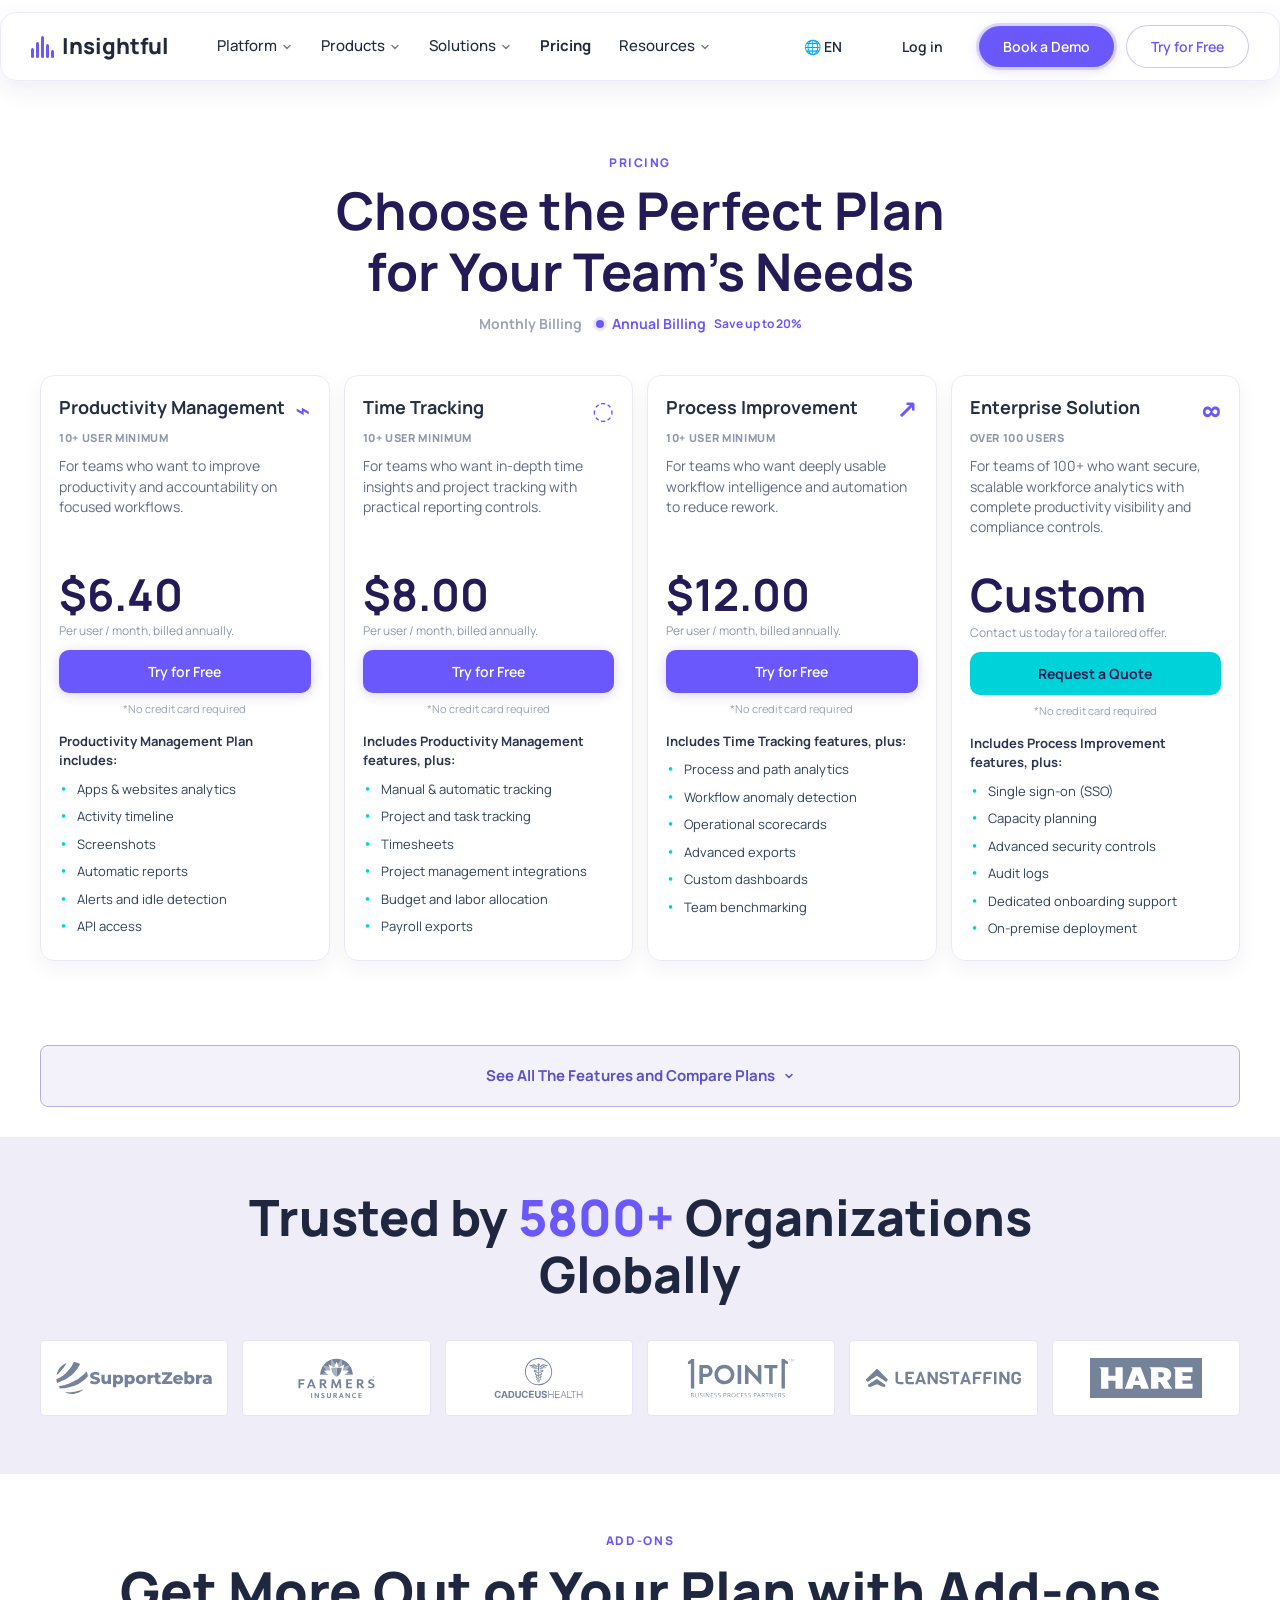
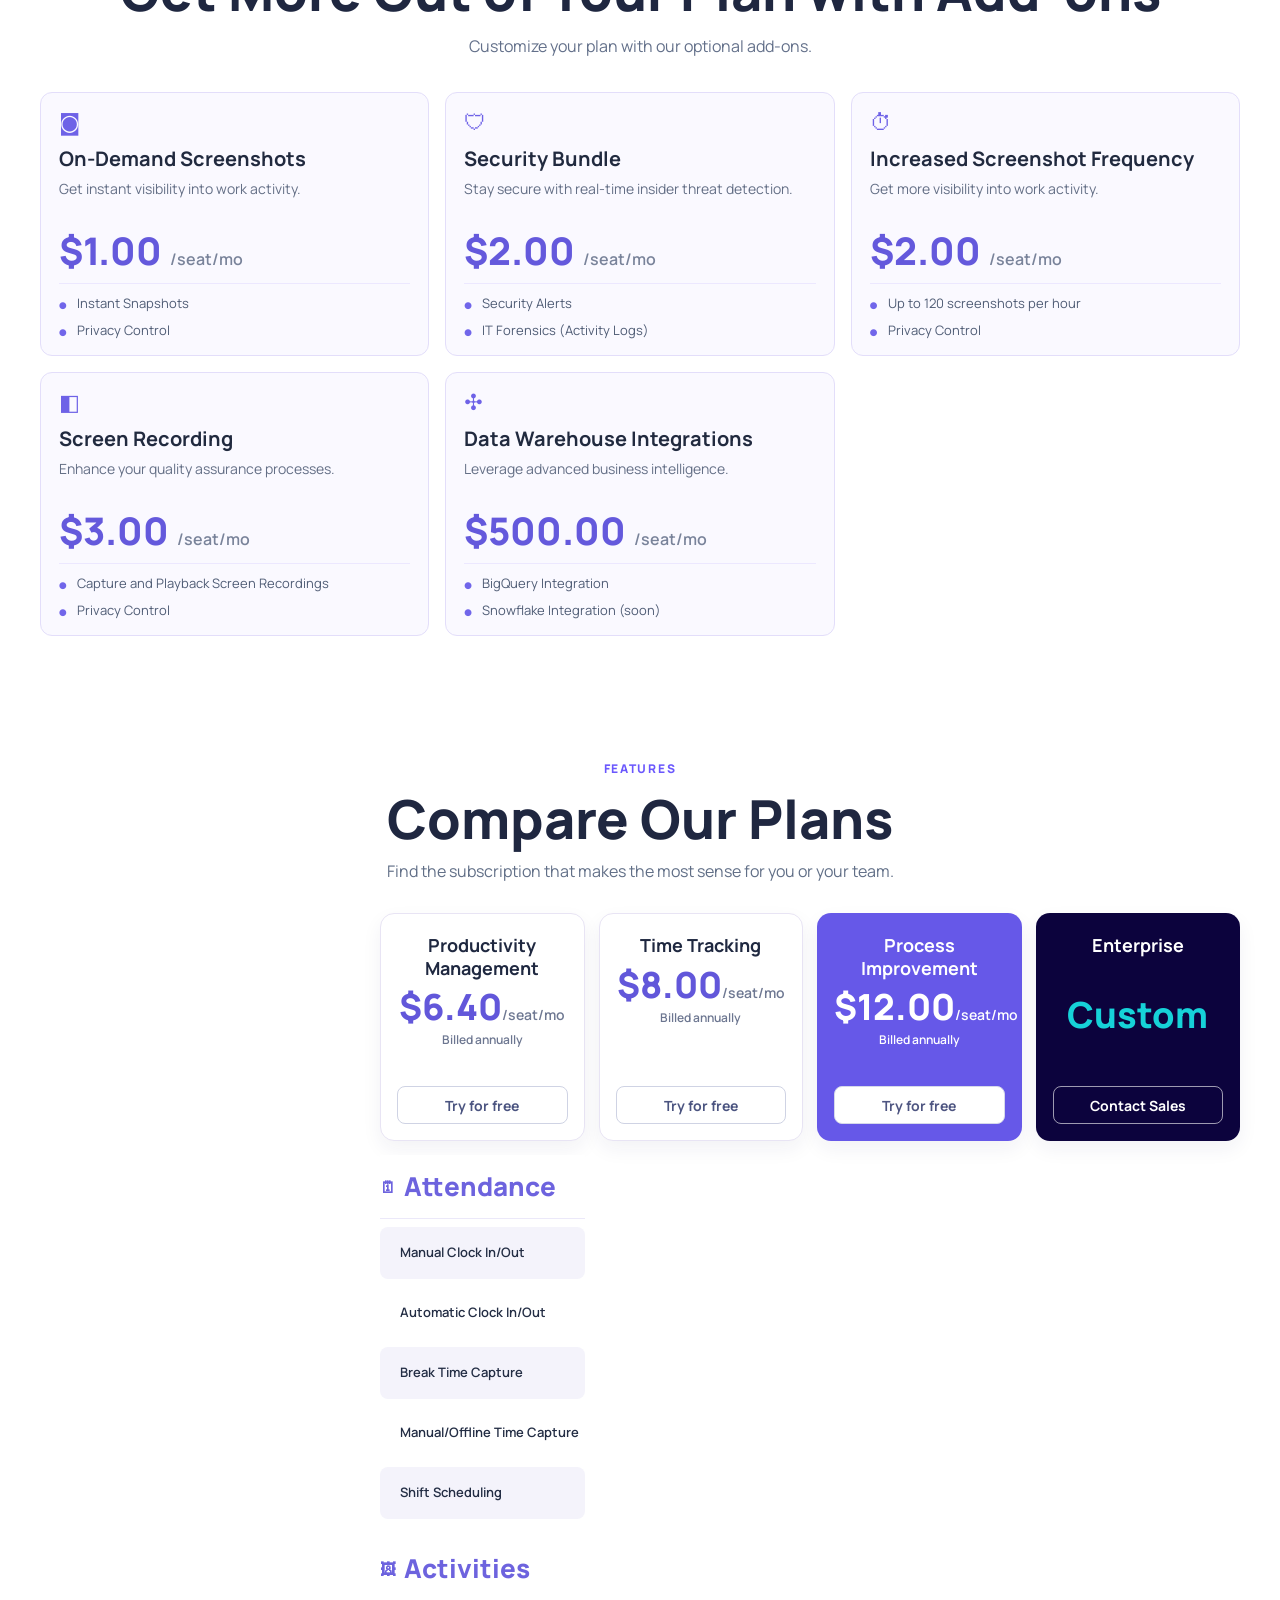
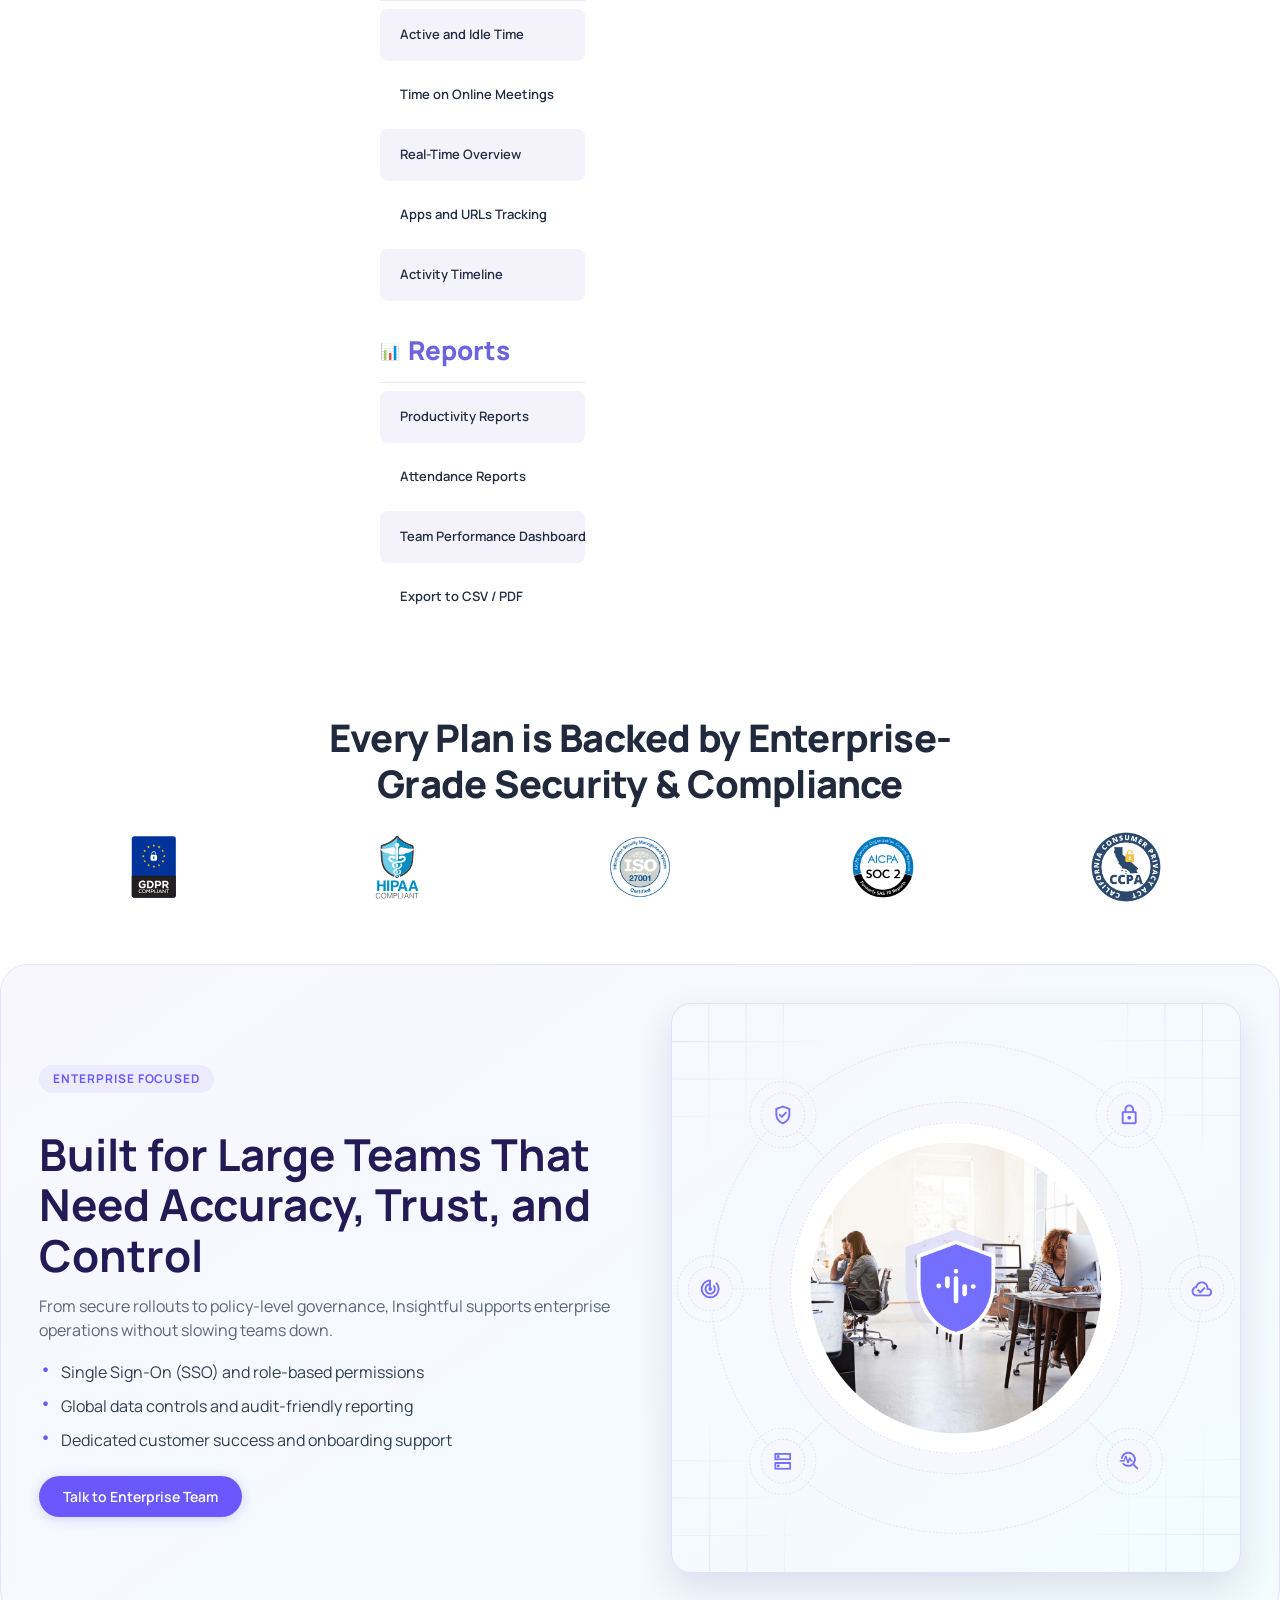
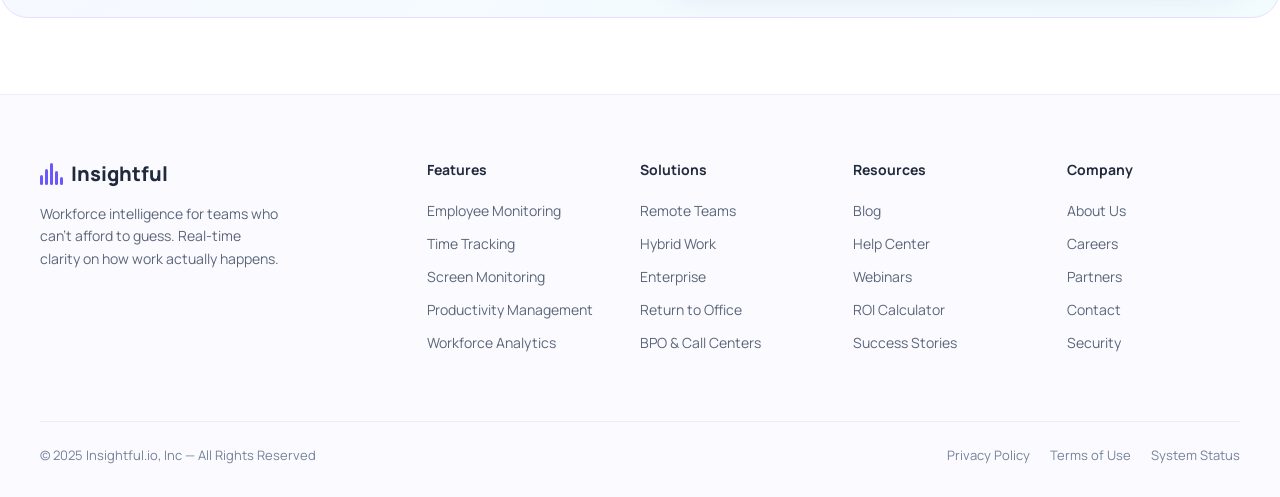
==== pricing.html @ bbf16c54 "Initial" ====
<!DOCTYPE html>
<html lang="en">
<head>
  <meta charset="UTF-8">
  <meta name="viewport" content="width=device-width, initial-scale=1.0">
  <title>Insightful | Pricing</title>
  <link href="https://fonts.googleapis.com/css2?family=Manrope:wght@400;500;600;700;800&display=swap" rel="stylesheet">
  <link rel="stylesheet" href="style.css">
</head>
<body class="pricing-page">

<!-- ═══ NAVBAR ═══ -->
<header class="navbar">
  <nav class="nav-inner">
    <a href="./index.html" class="logo">
      <div class="logo-icon">
        <span></span><span></span><span></span><span></span><span></span>
      </div>
      Insightful
    </a>
    <div class="nav-links">
      <a href="#">Platform <svg width="12" height="12" viewBox="0 0 12 12" fill="none"><path d="M3 4.5L6 7.5L9 4.5" stroke="currentColor" stroke-width="1.5" stroke-linecap="round" stroke-linejoin="round"/></svg></a>
      <a href="#">Products <svg width="12" height="12" viewBox="0 0 12 12" fill="none"><path d="M3 4.5L6 7.5L9 4.5" stroke="currentColor" stroke-width="1.5" stroke-linecap="round" stroke-linejoin="round"/></svg></a>
      <a href="#">Solutions <svg width="12" height="12" viewBox="0 0 12 12" fill="none"><path d="M3 4.5L6 7.5L9 4.5" stroke="currentColor" stroke-width="1.5" stroke-linecap="round" stroke-linejoin="round"/></svg></a>
      <a href="./pricing.html" class="is-active">Pricing</a>
      <a href="#">Resources <svg width="12" height="12" viewBox="0 0 12 12" fill="none"><path d="M3 4.5L6 7.5L9 4.5" stroke="currentColor" stroke-width="1.5" stroke-linecap="round" stroke-linejoin="round"/></svg></a>
    </div>
    <div class="nav-actions">
      <a href="#" class="btn btn-ghost">🌐 EN</a>
      <a href="#" class="btn btn-ghost">Log in</a>
      <a href="#" class="btn btn-purple">Book a Demo</a>
      <a href="#" class="btn btn-teal">Try for Free</a>
    </div>
  </nav>
</header>

<main>
  <section class="pricing-hero">
    <div class="container">
      <p class="pricing-kicker">Pricing</p>
      <h1>Choose the Perfect Plan for Your Team's Needs</h1>
      <div class="billing-toggle compact" role="group" aria-label="Billing period">
        <button class="billing-btn" type="button">Monthly Billing</button>
        <button class="billing-btn is-selected" type="button">Annual Billing <span>Save up to 20%</span></button>
      </div>
    </div>
  </section>

  <section class="pricing-plans">
    <div class="container">
      <div class="pricing-grid">
        <article class="plan-card">
          <div class="plan-head">
            <p class="plan-name">Productivity Management</p>
            <span class="plan-mini-icon">⌁</span>
          </div>
          <p class="plan-users">10+ USER MINIMUM</p>
          <p class="plan-desc">For teams who want to improve productivity and accountability on focused workflows.</p>
          <h2>$6.40</h2>
          <p class="plan-meta">Per user / month, billed annually.</p>
          <a href="#" class="btn btn-purple plan-btn">Try for Free</a>
          <p class="plan-note">*No credit card required</p>
          <p class="plan-includes">Productivity Management Plan includes:</p>
          <ul>
            <li>Apps & websites analytics</li>
            <li>Activity timeline</li>
            <li>Screenshots</li>
            <li>Automatic reports</li>
            <li>Alerts and idle detection</li>
            <li>API access</li>
          </ul>
        </article>

        <article class="plan-card">
          <div class="plan-head">
            <p class="plan-name">Time Tracking</p>
            <span class="plan-mini-icon">◌</span>
          </div>
          <p class="plan-users">10+ USER MINIMUM</p>
          <p class="plan-desc">For teams who want in-depth time insights and project tracking with practical reporting controls.</p>
          <h2>$8.00</h2>
          <p class="plan-meta">Per user / month, billed annually.</p>
          <a href="#" class="btn btn-purple plan-btn">Try for Free</a>
          <p class="plan-note">*No credit card required</p>
          <p class="plan-includes">Includes Productivity Management features, plus:</p>
          <ul>
            <li>Manual & automatic tracking</li>
            <li>Project and task tracking</li>
            <li>Timesheets</li>
            <li>Project management integrations</li>
            <li>Budget and labor allocation</li>
            <li>Payroll exports</li>
          </ul>
        </article>

        <article class="plan-card">
          <div class="plan-head">
            <p class="plan-name">Process Improvement</p>
            <span class="plan-mini-icon">↗</span>
          </div>
          <p class="plan-users">10+ USER MINIMUM</p>
          <p class="plan-desc">For teams who want deeply usable workflow intelligence and automation to reduce rework.</p>
          <h2>$12.00</h2>
          <p class="plan-meta">Per user / month, billed annually.</p>
          <a href="#" class="btn btn-purple plan-btn">Try for Free</a>
          <p class="plan-note">*No credit card required</p>
          <p class="plan-includes">Includes Time Tracking features, plus:</p>
          <ul>
            <li>Process and path analytics</li>
            <li>Workflow anomaly detection</li>
            <li>Operational scorecards</li>
            <li>Advanced exports</li>
            <li>Custom dashboards</li>
            <li>Team benchmarking</li>
          </ul>
        </article>

        <article class="plan-card enterprise-plan">
          <div class="plan-head">
            <p class="plan-name">Enterprise Solution</p>
            <span class="plan-mini-icon">∞</span>
          </div>
          <p class="plan-users">OVER 100 USERS</p>
          <p class="plan-desc">For teams of 100+ who want secure, scalable workforce analytics with complete productivity visibility and compliance controls.</p>
          <h2>Custom</h2>
          <p class="plan-meta">Contact us today for a tailored offer.</p>
          <a href="#" class="btn btn-teal plan-btn">Request a Quote</a>
          <p class="plan-note">*No credit card required</p>
          <p class="plan-includes">Includes Process Improvement features, plus:</p>
          <ul>
            <li>Single sign-on (SSO)</li>
            <li>Capacity planning</li>
            <li>Advanced security controls</li>
            <li>Audit logs</li>
            <li>Dedicated onboarding support</li>
            <li>On-premise deployment</li>
          </ul>
        </article>
      </div>
    </div>
  </section>

  <section class="compare-cta-bar">
    <div class="container">
      <a href="#" class="compare-cta-link">
        <span>See All The Features and Compare Plans</span>
        <svg class="compare-cta-arrow" width="12" height="12" viewBox="0 0 12 12" fill="none" aria-hidden="true">
          <path d="M3 4.5L6 7.5L9 4.5" stroke="currentColor" stroke-width="1.5" stroke-linecap="round" stroke-linejoin="round"></path>
        </svg>
      </a>
    </div>
  </section>

  <section class="logo-strip">
    <div class="container">
      <h2 class="logo-strip-title">Trusted by <span>5800+</span> Organizations Globally</h2>
      <div class="logo-strip-grid six">
        <div class="logo-tile"><img src="./images/6822ffd987b76987ec12130b_Group%207187.svg" alt="Hare"></div>
        <div class="logo-tile"><img src="./images/6822ffd9758002338acd919a_Group%206054.svg" alt="Farmers Insurance"></div>
        <div class="logo-tile"><img src="./images/6823000bfdf4fac7137b2857_Group%207179.svg" alt="Caduceus Health"></div>
        <div class="logo-tile"><img src="./images/6822ffd993c9660691750fb2_Layer_1.svg" alt="SupportZebra"></div>
        <div class="logo-tile"><img src="./images/6823000bbf2cca23eadeb5e1_5fd8eefdd28918919032a337_lean-staffing-logo%201.svg" alt="Lean Staffing"></div>
        <div class="logo-tile"><img src="./images/6823000b121a527a5a515b74_Layer_1.svg" alt="1Point"></div>
      </div>
    </div>
  </section>

  <section class="addons-section">
    <div class="container">
      <p class="addons-kicker">Add-ons</p>
      <h2 class="addons-title">Get More Out of Your Plan with Add-ons</h2>
      <p class="addons-subtitle">Customize your plan with our optional add-ons.</p>

      <div class="addons-grid">
        <article class="addon-card">
          <span class="addon-icon">◙</span>
          <h3>On-Demand Screenshots</h3>
          <p class="addon-desc">Get instant visibility into work activity.</p>
          <p class="addon-price">$1.00 <span>/seat/mo</span></p>
          <ul>
            <li>Instant Snapshots</li>
            <li>Privacy Control</li>
          </ul>
        </article>

        <article class="addon-card">
          <span class="addon-icon">🛡</span>
          <h3>Security Bundle</h3>
          <p class="addon-desc">Stay secure with real-time insider threat detection.</p>
          <p class="addon-price">$2.00 <span>/seat/mo</span></p>
          <ul>
            <li>Security Alerts</li>
            <li>IT Forensics (Activity Logs)</li>
          </ul>
        </article>

        <article class="addon-card">
          <span class="addon-icon">⏱</span>
          <h3>Increased Screenshot Frequency</h3>
          <p class="addon-desc">Get more visibility into work activity.</p>
          <p class="addon-price">$2.00 <span>/seat/mo</span></p>
          <ul>
            <li>Up to 120 screenshots per hour</li>
            <li>Privacy Control</li>
          </ul>
        </article>

        <article class="addon-card">
          <span class="addon-icon">◧</span>
          <h3>Screen Recording</h3>
          <p class="addon-desc">Enhance your quality assurance processes.</p>
          <p class="addon-price">$3.00 <span>/seat/mo</span></p>
          <ul>
            <li>Capture and Playback Screen Recordings</li>
            <li>Privacy Control</li>
          </ul>
        </article>

        <article class="addon-card">
          <span class="addon-icon">✣</span>
          <h3>Data Warehouse Integrations</h3>
          <p class="addon-desc">Leverage advanced business intelligence.</p>
          <p class="addon-price">$500.00 <span>/seat/mo</span></p>
          <ul>
            <li>BigQuery Integration</li>
            <li>Snowflake Integration (soon)</li>
          </ul>
        </article>
      </div>
    </div>
  </section>

  <section class="plans-highlight-section">
    <div class="container">
      <p class="plans-highlight-kicker">Features</p>
      <h2 class="plans-highlight-title">Compare Our Plans</h2>
      <p class="plans-highlight-subtitle">Find the subscription that makes the most sense for you or your team.</p>

      <div class="plans-highlight-grid">
        <article class="mini-plan-card">
          <h3>Productivity Management</h3>
          <p class="mini-plan-price">$6.40<span>/seat/mo</span></p>
          <p class="mini-plan-billed">Billed annually</p>
          <a href="#" class="mini-plan-btn">Try for free</a>
        </article>

        <article class="mini-plan-card">
          <h3>Time Tracking</h3>
          <p class="mini-plan-price">$8.00<span>/seat/mo</span></p>
          <p class="mini-plan-billed">Billed annually</p>
          <a href="#" class="mini-plan-btn">Try for free</a>
        </article>

        <article class="mini-plan-card featured-purple">
          <h3>Process Improvement</h3>
          <p class="mini-plan-price">$12.00<span>/seat/mo</span></p>
          <p class="mini-plan-billed">Billed annually</p>
          <a href="#" class="mini-plan-btn">Try for free</a>
        </article>

        <article class="mini-plan-card featured-dark">
          <h3>Enterprise</h3>
          <p class="mini-plan-custom">Custom</p>
          <a href="#" class="mini-plan-btn">Contact Sales</a>
        </article>
      <div class="feature-compare-wrap">
        <section class="feature-group">
          <h3 class="feature-group-title"><span class="feature-group-icon">🗓</span>Attendance</h3>
          <div class="feature-rows">
            <div class="cmp-row"><span>Manual Clock In/Out</span><span class="info-dot">i</span><span class="check-mark">✓</span><span class="check-mark">✓</span><span class="check-mark">✓</span><span class="check-mark">✓</span></div>
            <div class="cmp-row"><span>Automatic Clock In/Out</span><span class="info-dot">i</span><span class="check-mark">✓</span><span class="check-mark">✓</span><span class="check-mark">✓</span><span class="check-mark">✓</span></div>
            <div class="cmp-row"><span>Break Time Capture</span><span class="info-dot">i</span><span class="check-mark">✓</span><span class="check-mark">✓</span><span class="check-mark">✓</span><span class="check-mark">✓</span></div>
            <div class="cmp-row"><span>Manual/Offline Time Capture</span><span class="info-dot">i</span><span class="check-mark">✓</span><span class="check-mark">✓</span><span class="check-mark">✓</span><span class="check-mark">✓</span></div>
            <div class="cmp-row"><span>Shift Scheduling</span><span class="info-dot">i</span><span class="check-mark">✓</span><span class="check-mark">✓</span><span class="check-mark">✓</span><span class="check-mark">✓</span></div>
          </div>
        </section>

        <section class="feature-group">
          <h3 class="feature-group-title"><span class="feature-group-icon">🖼</span>Activities</h3>
          <div class="feature-rows">
            <div class="cmp-row"><span>Active and Idle Time</span><span class="info-dot">i</span><span class="check-mark">✓</span><span class="check-mark">✓</span><span class="check-mark">✓</span><span class="check-mark">✓</span></div>
            <div class="cmp-row"><span>Time on Online Meetings</span><span class="info-dot">i</span><span class="check-mark">✓</span><span class="check-mark">✓</span><span class="check-mark">✓</span><span class="check-mark">✓</span></div>
            <div class="cmp-row"><span>Real-Time Overview</span><span class="info-dot">i</span><span class="check-mark">✓</span><span class="check-mark">✓</span><span class="check-mark">✓</span><span class="check-mark">✓</span></div>
            <div class="cmp-row"><span>Apps and URLs Tracking</span><span class="info-dot">i</span><span class="check-mark">✓</span><span class="check-mark">✓</span><span class="check-mark">✓</span><span class="check-mark">✓</span></div>
            <div class="cmp-row"><span>Activity Timeline</span><span class="info-dot">i</span><span class="check-mark">✓</span><span class="check-mark">✓</span><span class="check-mark">✓</span><span class="check-mark">✓</span></div>
          </div>
        </section>

        <section class="feature-group">
          <h3 class="feature-group-title"><span class="feature-group-icon">📊</span>Reports</h3>
          <div class="feature-rows">
            <div class="cmp-row"><span>Productivity Reports</span><span class="info-dot">i</span><span class="check-mark">✓</span><span class="check-mark">✓</span><span class="check-mark">✓</span><span class="check-mark">✓</span></div>
            <div class="cmp-row"><span>Attendance Reports</span><span class="info-dot">i</span><span class="check-mark">✓</span><span class="check-mark">✓</span><span class="check-mark">✓</span><span class="check-mark">✓</span></div>
            <div class="cmp-row"><span>Team Performance Dashboards</span><span class="info-dot">i</span><span class="check-mark">✓</span><span class="check-mark">✓</span><span class="check-mark">✓</span><span class="check-mark">✓</span></div>
            <div class="cmp-row"><span>Export to CSV / PDF</span><span class="info-dot">i</span><span class="check-mark">✓</span><span class="check-mark">✓</span><span class="check-mark">✓</span><span class="check-mark">✓</span></div>
          </div>
        </section>
      </div>
    </div>
  </section>

  <section class="security-section">
    <div class="container">
      <div class="section-header compact">
        <h2>Every Plan is Backed by Enterprise-Grade Security &amp; Compliance</h2>
      </div>
      <div class="logo-strip-grid five compliance">
        <img src="./images/7.svg" alt="Security and compliance badge 1">
        <img src="./images/8.svg" alt="Security and compliance badge 2">
        <img src="./images/9.png" alt="Security and compliance badge 3">
        <img src="./images/10.png" alt="Security and compliance badge 4">
        <img src="./images/11.png" alt="Security and compliance badge 5">
      </div>
    </div>
  </section>

  <section class="enterprise-focused">
    <div class="container enterprise-wrap">
      <div class="enterprise-copy">
        <span class="badge badge-purple">Enterprise Focused</span>
        <h2>Built for Large Teams That Need Accuracy, Trust, and Control</h2>
        <p>From secure rollouts to policy-level governance, Insightful supports enterprise operations without slowing teams down.</p>
        <ul>
          <li>Single Sign-On (SSO) and role-based permissions</li>
          <li>Global data controls and audit-friendly reporting</li>
          <li>Dedicated customer success and onboarding support</li>
        </ul>
        <a href="#" class="btn btn-purple">Talk to Enterprise Team</a>
      </div>
      <div class="enterprise-visual">
        <img src="./images/12-bg.png" alt="Enterprise focused dashboard overview">
      </div>
    </div>
  </section>
</main>

<!-- ═══ FOOTER ═══ -->
<footer class="footer">
  <div class="container">
    <div class="footer-grid">
      <div class="footer-brand">
        <a href="./index.html" class="logo" style="font-size:20px;">
          <div class="logo-icon"><span></span><span></span><span></span><span></span><span></span></div>
          Insightful
        </a>
        <p>Workforce intelligence for teams who can't afford to guess. Real-time clarity on how work actually happens.</p>
      </div>
      <div class="footer-col">
        <h4>Features</h4>
        <a href="#">Employee Monitoring</a>
        <a href="#">Time Tracking</a>
        <a href="#">Screen Monitoring</a>
        <a href="#">Productivity Management</a>
        <a href="#">Workforce Analytics</a>
      </div>
      <div class="footer-col">
        <h4>Solutions</h4>
        <a href="#">Remote Teams</a>
        <a href="#">Hybrid Work</a>
        <a href="#">Enterprise</a>
        <a href="#">Return to Office</a>
        <a href="#">BPO & Call Centers</a>
      </div>
      <div class="footer-col">
        <h4>Resources</h4>
        <a href="#">Blog</a>
        <a href="#">Help Center</a>
        <a href="#">Webinars</a>
        <a href="#">ROI Calculator</a>
        <a href="#">Success Stories</a>
      </div>
      <div class="footer-col">
        <h4>Company</h4>
        <a href="#">About Us</a>
        <a href="#">Careers</a>
        <a href="#">Partners</a>
        <a href="#">Contact</a>
        <a href="#">Security</a>
      </div>
    </div>
    <div class="footer-bottom">
      <p>© 2025 Insightful.io, Inc — All Rights Reserved</p>
      <div class="footer-bottom-links">
        <a href="#">Privacy Policy</a>
        <a href="#">Terms of Use</a>
        <a href="#">System Status</a>
      </div>
    </div>
  </div>
</footer>

<script>
  (function () {
    const navbar = document.querySelector(".navbar");
    if (!navbar) return;
    const setNavbarState = () => {
      navbar.classList.toggle("scrolled", window.scrollY > 12);
    };
    setNavbarState();
    window.addEventListener("scroll", setNavbarState, { passive: true });
  })();
</script>

</body>
</html>
---- style.css ----
*, *::before, *::after { margin: 0; padding: 0; box-sizing: border-box; }

    :root {
      --purple: #6b58fd;
      --purple-dark: #5a48e4;
      --purple-light: #ececfe;
      --purple-bg: #f9f9ff;
      --navy: #231a56;
      --text-dark: #202a3c;
      --text-mid: #2e4156;
      --text-muted: #5b667b;
      --text-faint: #74829a;
      --teal: #00d2da;
      --teal-light: #e3f8ff;
      --border: #ececfe;
      --white: #ffffff;
    }

    body {
      font-family: 'Manrope', system-ui, sans-serif;
      background:
        radial-gradient(circle at 86% 22%, rgba(107, 88, 253, 0.08) 0%, rgba(107, 88, 253, 0) 30%),
        radial-gradient(circle at 12% 74%, rgba(0, 210, 218, 0.08) 0%, rgba(0, 210, 218, 0) 34%),
        linear-gradient(135deg, #ffffff 0%, #f6f5ff 52%, #edf9ff 100%);
      background-attachment: fixed;
      color: var(--text-dark);
      line-height: 1.5;
      font-size: 16px;
      position: relative;
      overflow-x: hidden;
    }

    body::before {
      content: "";
      position: fixed;
      inset: 0;
      pointer-events: none;
      background:
        radial-gradient(circle at 82% 38%, rgba(130, 111, 255, 0.11) 0%, rgba(130, 111, 255, 0) 40%),
        radial-gradient(circle at 20% 68%, rgba(0, 210, 218, 0.09) 0%, rgba(0, 210, 218, 0) 36%);
      z-index: -1;
    }

    .container {
      max-width: 1280px;
      margin: 0 auto;
      padding: 0 40px;
    }

    /* ───── NAVBAR ───── */
    .navbar {
      position: sticky;
      top: 0;
      z-index: 200;
      background: transparent;
      border-bottom: 1px solid transparent;
      transition: background 0.25s ease, border-color 0.25s ease;
      margin: 10px 0;
    }

    .nav-inner {
      max-width: 1280px;
      margin: 12px auto 0;
      padding: 12px 30px;
      display: flex;
      align-items: center;
      gap: 48px;
      background: rgba(255, 255, 255, 0.98);
      border: 1px solid #ece9ff;
      border-radius: 16px;
      box-shadow: 0 8px 24px rgba(35, 26, 86, 0.08);
      transition: margin 0.25s ease, padding 0.25s ease, border-radius 0.25s ease, box-shadow 0.25s ease, border-color 0.25s ease;
    }

    .navbar.scrolled {
      background: rgba(255,255,255,0.96);
      backdrop-filter: blur(10px);
      border-bottom-color: var(--border);
    }

    .navbar.scrolled .nav-inner {
      margin-top: 0;
      background: transparent;
      border-color: transparent;
      border-radius: 0;
      box-shadow: none;
      padding: 14px 40px;
    }

    /* Top state: keep original font/button appearance */
    .navbar:not(.scrolled) .nav-links a,
    .navbar:not(.scrolled) .btn-ghost {
      color: var(--text-dark);
    }

    .navbar:not(.scrolled) .btn-purple {
      background: var(--purple);
      color: #fff;
      box-shadow: 0 0 0 3px rgba(107, 88, 253, 0.2), 0 2px 12px rgba(107, 88, 253, 0.25);
    }

    .navbar:not(.scrolled) .btn-teal {
      background: #fff;
      color: var(--purple);
      border: 1.5px solid rgba(107, 88, 253, 0.35);
      font-weight: 600;
    }

    .navbar:not(.scrolled) .btn-teal:hover {
      background: var(--purple-light);
      filter: none;
    }

    .logo {
      font-size: 22px;
      font-weight: 800;
      color: var(--text-dark);
      text-decoration: none;
      display: flex;
      align-items: center;
      gap: 8px;
      white-space: nowrap;
    }

    .logo-icon {
      display: flex;
      align-items: flex-end;
      gap: 2px;
      height: 22px;
    }

    .logo-icon span {
      display: inline-block;
      width: 3px;
      border-radius: 2px;
      background: var(--purple);
    }

    .logo-icon span:nth-child(1) { height: 10px; }
    .logo-icon span:nth-child(2) { height: 16px; }
    .logo-icon span:nth-child(3) { height: 22px; }
    .logo-icon span:nth-child(4) { height: 14px; }
    .logo-icon span:nth-child(5) { height: 8px; }

    .nav-links {
      display: flex;
      align-items: center;
      gap: 28px;
      flex: 1;
    }

    .nav-links a {
      text-decoration: none;
      color: var(--text-mid);
      font-weight: 500;
      font-size: 15px;
      display: flex;
      align-items: center;
      gap: 4px;
    }

    .nav-links a svg { opacity: 0.6; }

    .nav-actions {
      display: flex;
      align-items: center;
      gap: 12px;
      margin-left: auto;
    }

    .btn {
      display: inline-flex;
      align-items: center;
      justify-content: center;
      gap: 6px;
      padding: 10px 24px;
      border-radius: 50px;
      font-weight: 600;
      font-size: 14px;
      text-decoration: none;
      border: none;
      cursor: pointer;
      transition: all 0.2s;
      white-space: nowrap;
    }

    .btn-ghost {
      background: transparent;
      color: var(--text-mid);
    }

    .btn-ghost:hover { color: var(--purple); }

    .btn-purple {
      background: var(--purple);
      color: white;
      box-shadow: 0 2px 12px rgba(107,88,253,0.25);
    }

    .btn-purple:hover { background: var(--purple-dark); transform: translateY(-1px); }

    .btn-teal {
      background: var(--teal);
      color: var(--navy);
      font-weight: 700;
    }

    .btn-teal:hover { filter: brightness(1.05); }

    .btn-outline {
      background: transparent;
      color: var(--purple);
      border: 1.5px solid var(--purple);
    }

    .btn-outline:hover { background: var(--purple-light); }

    .btn-outline-light {
      background: transparent;
      color: white;
      border: 1.5px solid rgba(255,255,255,0.5);
    }

    .btn-outline-light:hover { background: rgba(255,255,255,0.1); }

    .btn-lg { padding: 14px 32px; font-size: 16px; }

    /* ───── HERO ───── */
    .hero {
      background: transparent;
      padding: 80px 0 60px;
    }

    .hero-inner {
      display: grid;
      grid-template-columns: 1fr 1fr;
      gap: 60px;
      align-items: center;
    }

    .badge {
      display: inline-flex;
      align-items: center;
      gap: 6px;
      padding: 5px 14px;
      border-radius: 50px;
      font-size: 12px;
      font-weight: 700;
      letter-spacing: 0.08em;
      text-transform: uppercase;
      margin-bottom: 24px;
    }

    .badge-purple { background: var(--purple-light); color: var(--purple); }
    .badge-teal { background: var(--teal-light); color: #007a85; }

    .hero h1 {
      font-size: 54px;
      font-weight: 800;
      line-height: 1.15;
      letter-spacing: -0.03em;
      color: var(--text-dark);
      margin-bottom: 20px;
    }

    .hero h1 .accent { color: var(--purple); }

    .hero-desc {
      font-size: 18px;
      color: var(--text-mid);
      line-height: 1.6;
      margin-bottom: 32px;
      max-width: 520px;
    }

    .trust-row {
      display: flex;
      align-items: center;
      gap: 16px;
      flex-wrap: wrap;
      margin-top: 24px;
    }

    .trust-logos {
      display: flex;
      align-items: center;
      gap: -6px;
    }

    .trust-logo-circle {
      width: 28px;
      height: 28px;
      border-radius: 50%;
      border: 2px solid white;
      background: var(--purple-light);
      display: inline-flex;
      align-items: center;
      justify-content: center;
      font-size: 10px;
      font-weight: 700;
      color: var(--purple);
      margin-left: -6px;
    }

    .trust-logo-circle:first-child { margin-left: 0; }

    .trust-text-block { font-size: 13px; color: var(--text-muted); }
    .trust-text-block strong { color: var(--text-dark); }

    .hero-cta-row {
      display: flex;
      align-items: center;
      gap: 14px;
      flex-wrap: wrap;
      margin-bottom: 8px;
    }

    .hero-fine { font-size: 12px; color: var(--text-faint); margin-top: 8px; }

    .trust-sep { color: var(--border); }

    .trust-stats {
      display: flex;
      align-items: center;
      gap: 20px;
      font-size: 13px;
      color: var(--text-muted);
      flex-wrap: wrap;
    }

    .trust-stat strong { color: var(--text-dark); }

    .stars { color: #f59e0b; font-size: 14px; letter-spacing: 1px; }

    /* Hero visual image */
    .hero-visual {
      position: relative;
    }

    .hero-visual-image {
      width: 100%;
      display: block;
      border-radius: 0;
      box-shadow: none;
      border: none;
    }

    .dashboard-card {
      background: white;
      border-radius: 20px;
      box-shadow: 0 30px 60px -12px rgba(0,0,0,0.15), 0 0 0 1px rgba(0,0,0,0.04);
      overflow: hidden;
    }

    .dash-header {
      padding: 16px 20px;
      border-bottom: 1px solid #f0f0fe;
      display: flex;
      align-items: center;
      justify-content: space-between;
    }

    .dash-title { font-weight: 700; font-size: 15px; }

    .dash-tabs { display: flex; gap: 16px; }

    .dash-tab {
      font-size: 12px;
      color: var(--text-muted);
      display: flex;
      align-items: center;
      gap: 5px;
    }

    .dot {
      width: 8px; height: 8px;
      border-radius: 50%;
      display: inline-block;
    }

    .dot-blue { background: #4f8ef7; }
    .dot-red { background: #f44; }
    .dot-gray { background: #bbb; }
    .dot-orange { background: #ff9900; }
    .dot-teal { background: var(--teal); }

    .dash-body { padding: 16px 20px; }

    .dash-row-header {
      display: grid;
      grid-template-columns: 140px 1fr 80px;
      gap: 12px;
      margin-bottom: 12px;
      font-size: 12px;
      color: var(--text-muted);
      font-weight: 600;
    }

    .employee-row {
      display: grid;
      grid-template-columns: 140px 1fr 80px;
      gap: 12px;
      align-items: center;
      margin-bottom: 14px;
    }

    .emp-info { display: flex; align-items: center; gap: 10px; }

    .avatar {
      width: 34px; height: 34px;
      border-radius: 50%;
      display: flex; align-items: center; justify-content: center;
      font-size: 13px; font-weight: 700; color: white;
      flex-shrink: 0;
    }

    .emp-name { font-size: 13px; font-weight: 600; }

    .emp-util {
      font-size: 11px;
      font-weight: 700;
      margin-top: 2px;
    }

    .util-low { color: #f44; }
    .util-mid { color: #f59e0b; }
    .util-high { color: #22c55e; }

    .timeline-bar {
      position: relative;
      height: 18px;
      background: #f5f5fa;
      border-radius: 4px;
      overflow: hidden;
    }

    .tl-segment {
      position: absolute;
      height: 100%;
      border-radius: 3px;
    }

    .alert-chip {
      display: inline-flex;
      align-items: center;
      gap: 4px;
      padding: 3px 10px;
      border-radius: 20px;
      font-size: 11px;
      font-weight: 600;
      white-space: nowrap;
    }

    .chip-red { background: #fff0f0; color: #d00; border: 1px solid #ffd0d0; }
    .chip-yellow { background: #fffbeb; color: #b45309; border: 1px solid #fde68a; }
    .chip-green { background: #f0fdf4; color: #166534; border: 1px solid #bbf7d0; }

    /* Float card */
    .float-card {
      position: absolute;
      background: white;
      border-radius: 16px;
      padding: 16px;
      box-shadow: 0 20px 40px -8px rgba(0,0,0,0.12), 0 0 0 1px rgba(0,0,0,0.04);
    }

    .float-bottom-left {
      bottom: -32px;
      left: -20px;
      width: 230px;
    }

    .float-title { font-size: 12px; font-weight: 700; margin-bottom: 12px; color: var(--text-dark); }

    .radar-placeholder {
      width: 100%;
      height: 110px;
      position: relative;
    }

    .radar-svg { width: 100%; height: 100%; }

    /* ───── LOGO CLOUD ───── */
    .logo-cloud {
      padding: 40px 0;
      border-top: 1px solid var(--border);
      border-bottom: 1px solid var(--border);
      background: rgba(255, 255, 255, 0.42);
      backdrop-filter: blur(2px);
    }

    .logo-cloud-label {
      text-align: center;
      font-size: 13px;
      font-weight: 600;
      color: var(--text-muted);
      letter-spacing: 0.06em;
      text-transform: uppercase;
      margin-bottom: 28px;
    }

    .client-logos {
      display: flex;
      justify-content: center;
      align-items: center;
      gap: 48px;
      flex-wrap: wrap;
    }

    .client-logo {
      opacity: 0.72;
      font-size: 14px;
      font-weight: 700;
      color: var(--text-dark);
      letter-spacing: 0.04em;
      transition: opacity 0.2s ease, transform 0.2s ease;
      display: flex;
      align-items: center;
      gap: 6px;
    }

    .client-logo:hover { opacity: 1; transform: translateY(-1px); }

    .client-logo svg { height: 20px; }
    .client-logo img {
      height: 24px;
      width: auto;
      max-width: 160px;
      object-fit: contain;
      display: block;
    }

    /* ───── SECTIONS ───── */
    .section { padding: 80px 0; }
    .smartops-section { background: #fff; }
    .section-light {
      padding: 80px 0;
      background: rgba(255, 255, 255, 0.45);
      backdrop-filter: blur(2px);
    }

    .section-header {
      text-align: center;
      max-width: 680px;
      margin: 0 auto 56px;
    }

    .section-header h2 {
      font-size: 38px;
      font-weight: 800;
      letter-spacing: -0.02em;
      line-height: 1.2;
      margin-bottom: 16px;
    }

    .section-header p { font-size: 17px; color: var(--text-muted); line-height: 1.6; }
    .text-purple { color: var(--purple); }

    .compliance-strip-wrap {
      max-width: 2080px;
      margin: 0 auto 34px;
      position: relative;
      padding: 18px 0;
    }

    .compliance-strip-wrap::before {
      content: "";
      position: absolute;
      left: 0;
      right: 0;
      top: 50%;
      transform: translateY(-50%);
      height: 188px;
      border-radius: 20px;
      background: #eceaf6;
    }

    .compliance-strip {
      max-width: 820px;
      height: 248px;
      margin: 0 auto;
      background: #26195f;
      border-radius: 22px;
      padding: 44px 18px 16px;
      text-align: center;
      position: relative;
      z-index: 1;
      box-shadow: 0 10px 24px rgba(38, 25, 95, 0.2);
      display: flex;
      flex-direction: column;
      align-items: center;
    }

    .compliance-top-icons-pill {
      display: inline-flex;
      align-items: center;
      justify-content: center;
      background: rgba(255, 255, 255, 0.08);
      border-radius: 999px;
      padding: 4px 10px;
      margin-bottom: 21px;
    }

    .compliance-top-icons {
      display: block;
      height: 34px;
      width: auto;
      object-fit: contain;
    }

    .compliance-copy {
      color: #ffffff;
      font-size: 12px;
      font-weight: 500;
      line-height: 1.35;
      margin-bottom: 12px;
      opacity: 0.95;
    }

    .compliance-badges {
      display: flex;
      justify-content: center;
      align-items: center;
      gap: 12px;
      flex-wrap: wrap;
      margin-top: 21px;
      padding-bottom: 2px;
    }

    .compliance-badge-item {
      width: 52px;
      height: 52px;
      border-radius: 10px;
      background: #ffffff;
      border: 1px solid rgba(255, 255, 255, 0.55);
      display: flex;
      align-items: center;
      justify-content: center;
      overflow: hidden;
      padding: 2px;
    }

    .compliance-badge-item img {
      width: 100%;
      height: 100%;
      object-fit: contain;
      display: block;
    }

    .process-image-wrap {
      max-width: 980px;
      margin: 0 auto 46px;
      padding: 14px;
      backdrop-filter: blur(1px);
    }

    .process-image {
      width: 100%;
      height: auto;
      max-height: 320px;
      display: block;
      border-radius: 20px;
      object-fit: contain;
      object-position: center;
    }

    /* ───── AUDIENCE GRID ───── */
    .audience-grid {
      display: flex;
      flex-wrap: wrap;
      justify-content: center;
      gap: 12px;
      margin-bottom: 40px;
    }

    .audience-card {
      background: #ffffff;
      border-radius: 10px;
      padding: 10px 16px;
      border: 1px solid #e9edf5;
      box-shadow: 0 2px 8px rgba(15, 23, 42, 0.04);
      display: flex;
      align-items: center;
      gap: 8px;
      transition: box-shadow 0.2s, transform 0.2s;
    }

    .audience-card:hover { box-shadow: 0 8px 20px rgba(107, 88, 253, 0.09); transform: translateY(-1px); }

    .audience-emoji {
      font-size: 11px;
      margin: 0;
      display: inline-flex;
      align-items: center;
      justify-content: center;
      width: 14px;
      height: 14px;
      border-radius: 50%;
      background: rgba(71, 230, 255, 0.847);
      color: #f4f5f7;
      line-height: 1;
      flex-shrink: 0;
    }

    .audience-card h4 {
      font-size: 13px;
      font-weight: 700;
      margin: 0;
      color: var(--text-dark);
      display: inline;
      white-space: nowrap;
    }

    .audience-card h4::after { content: ":"; margin-left: 2px; }

    .audience-card p {
      font-size: 13px;
      color: var(--text-mid);
      line-height: 1.35;
      margin: 0;
      display: inline;
    }

    /* ───── FEATURE ROW ───── */
    .feature-row {
      display: grid;
      grid-template-columns: 1fr 1fr;
      gap: 64px;
      align-items: center;
      margin-bottom: 80px;
    }

    .feature-row:last-child { margin-bottom: 0; }
    .feature-row.reverse { direction: rtl; }
    .feature-row.reverse > * { direction: ltr; }

    .feature-content .badge { margin-bottom: 16px; }
    .feature-content h2 { font-size: 34px; font-weight: 800; letter-spacing: -0.02em; line-height: 1.2; margin-bottom: 16px; }
    .feature-content p { font-size: 16px; color: var(--text-muted); line-height: 1.65; margin-bottom: 20px; }

    .check-list { list-style: none; display: flex; flex-direction: column; gap: 10px; margin-bottom: 28px; }
    .check-list li { display: flex; align-items: flex-start; gap: 10px; font-size: 15px; color: var(--text-mid); }

    .check-icon {
      width: 20px; height: 20px;
      border-radius: 50%;
      background: #e8f5e9;
      display: inline-flex;
      align-items: center;
      justify-content: center;
      flex-shrink: 0;
      margin-top: 1px;
      color: #22c55e;
      font-size: 11px;
    }

    .feature-img {
      background: linear-gradient(135deg, #f0f0ff 0%, #e8f4ff 100%);
      border-radius: 24px;
      overflow: hidden;
      aspect-ratio: 5/4;
      display: flex;
      align-items: center;
      justify-content: center;
      border: 1px solid var(--border);
    }
    .feature-shot {
      width: 100%;
      height: 100%;
      object-fit: cover;
      display: block;
    }

    .feature-img.smartops-visual {
      background: transparent;
      border: none;
      box-shadow: none;
      padding: 0;
    }

    .feature-img.smartops-visual .feature-shot {
      object-fit: contain;
      border-radius: 16px;
      background: rgba(255, 255, 255, 0.9);
      box-shadow: 0 14px 36px -24px rgba(79, 70, 229, 0.55);
    }

    /* Mini dashboard mockups */
    .mini-dash {
      width: 90%;
      background: white;
      border-radius: 16px;
      padding: 20px;
      box-shadow: 0 20px 40px -8px rgba(0,0,0,0.1);
    }

    .mini-dash-title { font-size: 13px; font-weight: 700; margin-bottom: 16px; color: var(--text-dark); }

    .bar-row {
      display: flex;
      align-items: center;
      gap: 10px;
      margin-bottom: 10px;
    }

    .bar-label { font-size: 12px; color: var(--text-muted); width: 70px; text-align: right; flex-shrink: 0; }

    .bar-track { flex: 1; height: 10px; background: #f0f0fa; border-radius: 5px; overflow: hidden; }

    .bar-fill { height: 100%; border-radius: 5px; background: var(--purple); }

    .bar-pct { font-size: 12px; font-weight: 700; color: var(--text-dark); width: 35px; }

    .metric-row { display: flex; gap: 12px; margin-top: 16px; }

    .metric-box {
      flex: 1;
      background: var(--purple-light);
      border-radius: 12px;
      padding: 12px;
      text-align: center;
    }

    .metric-box .num { font-size: 22px; font-weight: 800; color: var(--purple); }
    .metric-box .lbl { font-size: 11px; color: var(--text-muted); margin-top: 2px; }

    /* ───── STATS / FLIP CARDS ───── */
    .stats-grid {
      display: grid;
      grid-template-columns: repeat(3, minmax(0, 1fr));
      gap: 24px;
      perspective: 1200px;
    }

    .stat-card {
      position: relative;
      height: 350px;
      border-radius: 24px;
      transform-style: preserve-3d;
      transition: transform 0.7s ease;
      cursor: pointer;
    }

    .stat-card:hover,
    .stat-card:focus-within {
      transform: rotateY(180deg);
    }

    .card-face {
      position: absolute;
      inset: 0;
      border-radius: 24px;
      border: 1px solid var(--border);
      background: white;
      box-shadow: 0 20px 40px -12px rgba(0,0,0,0.05);
      backface-visibility: hidden;
      -webkit-backface-visibility: hidden;
      padding: 24px;
      display: flex;
      flex-direction: column;
      justify-content: space-between;
      overflow: hidden;
    }

    .card-back {
      transform: rotateY(180deg);
      justify-content: flex-start;
      gap: 12px;
    }

    .card-front { z-index: 2; }
    .card-back { z-index: 1; }

    .card-top {
      display: flex;
      justify-content: space-between;
      align-items: center;
      margin-bottom: 12px;
      color: #f59e0b;
      font-size: 15px;
      letter-spacing: 1.5px;
    }

    .card-quote {
      font-size: 40px;
      color: #e7e2ff;
      font-weight: 700;
      line-height: 1;
    }

    .card-media {
      width: 100%;
      height: 126px;
      object-fit: cover;
      border-radius: 12px;
      margin-bottom: 14px;
      border: 1px solid #f0ecff;
    }

    .stat-card h4 {
      font-size: 17px;
      line-height: 1.35;
      font-weight: 800;
      color: var(--purple);
      letter-spacing: -0.03em;
      margin: 0;
    }

    .stat-card p {
      font-size: 14px;
      color: var(--text-mid);
      line-height: 1.6;
      margin: 0;
    }

    .card-title {
      color: var(--purple);
      font-size: 17px;
      line-height: 1.35;
      font-weight: 800;
      letter-spacing: -0.02em;
      min-height: 48px;
    }

    .stats-cta {
      display: block;
      margin-top: 32px;
      text-align: center;
      text-decoration: none;
      color: var(--purple);
      font-size: 13px;
      font-weight: 700;
    }

    .stats-cta:hover {
      text-decoration: underline;
    }

    .card-back-text {
      font-size: 15px;
      color: #4b5563;
      line-height: 1.55;
      margin-top: 2px;
    }

    .card-back-text a {
      color: var(--purple);
      text-decoration: underline;
    }

    /* ───── TESTIMONIALS ───── */
    .testimonial-grid {
      display: grid;
      grid-template-columns: 1fr 1fr;
      gap: 24px;
    }

    .testimonial-card {
      background: white;
      border-radius: 28px;
      padding: 36px;
      border: 1px solid var(--border);
      box-shadow: 0 8px 24px rgba(0,0,0,0.04);
    }

    .result-badge { font-size: 40px; font-weight: 800; color: var(--purple); }

    .result-label { font-size: 18px; font-weight: 600; color: var(--text-dark); }

    .testimonial-card .stars { display: block; margin: 12px 0; }

    .testimonial-card blockquote { font-size: 17px; color: var(--text-mid); line-height: 1.6; margin-bottom: 16px; }

    .testimonial-card cite { font-size: 14px; font-weight: 700; color: var(--text-dark); font-style: normal; }

    /* ───── INTEGRATIONS ───── */
    .integrations-row {
      display: flex;
      justify-content: center;
      gap: 16px;
      flex-wrap: wrap;
      margin: 48px 0;
    }

    .integration-chip {
      background: white;
      border: 1px solid var(--border);
      border-radius: 16px;
      padding: 18px 24px;
      font-size: 14px;
      font-weight: 700;
      color: var(--text-mid);
      display: flex;
      align-items: center;
      gap: 10px;
      transition: box-shadow 0.2s, transform 0.2s;
      min-width: 110px;
      justify-content: center;
    }

    .integration-chip:hover { box-shadow: 0 8px 20px rgba(0,0,0,0.08); transform: translateY(-2px); }

    .integration-chip .icon {
      width: 32px; height: 32px;
      border-radius: 8px;
      display: flex; align-items: center; justify-content: center;
      font-size: 18px;
    }

    /* ───── AWARDS ───── */
    .awards-row {
      display: flex;
      justify-content: center;
      gap: 20px;
      flex-wrap: wrap;
      margin: 40px 0;
    }

    .award-badge {
      background: white;
      border: 1px solid var(--border);
      border-radius: 16px;
      padding: 16px 20px;
      text-align: center;
      min-width: 110px;
    }

    .award-badge .award-icon { font-size: 28px; margin-bottom: 6px; }
    .award-badge .award-name { font-size: 11px; font-weight: 700; color: var(--purple); }
    .award-badge .award-sub { font-size: 10px; color: var(--text-muted); margin-top: 2px; }

    /* ───── FORBES ROW ───── */
    .two-col {
      display: grid;
      grid-template-columns: 1fr 1fr;
      gap: 64px;
      align-items: center;
    }

    .visual-blob {
      background: linear-gradient(135deg, #ececfe 0%, #e0f8ff 100%);
      border-radius: 24px;
      aspect-ratio: 5/4;
      display: flex;
      align-items: center;
      justify-content: center;
      font-size: 80px;
      border: 1px solid var(--border);
    }

    .forbes-card {
      background: #2b1f69;
      border-radius: 30px;
      padding: 64px 56px;
      box-shadow: 0 20px 45px rgba(28, 18, 70, 0.22);
      border: 1px solid rgba(159, 144, 255, 0.18);
    }

    .forbes-card .two-col {
      gap: 52px;
      grid-template-columns: 280px 1fr;
      align-items: center;
    }

    .forbes-visual {
      position: relative;
      border-radius: 24px;
      overflow: hidden;
      background: transparent;
      min-height: 240px;
      box-shadow: none;
    }

    .forbes-visual img {
      width: 100%;
      height: 100%;
      display: block;
      object-fit: contain;
      border-radius: 24px;
      opacity: 1;
      filter: none;
    }

    .forbes-content .badge {
      background: rgba(120, 108, 255, 0.22);
      color: #d6d1ff;
      margin-bottom: 14px;
    }

    .forbes-content h2 {
      color: #ffffff;
      font-size: 48px;
      font-weight: 800;
      letter-spacing: -0.02em;
      line-height: 1.2;
      margin-bottom: 16px;
    }

    .forbes-content p {
      color: rgba(245, 243, 255, 0.86);
      font-size: 17px;
      line-height: 1.65;
      margin-bottom: 14px;
    }

    .forbes-highlight { color: #46d8ff; font-weight: 700; }
    .forbes-content p:last-child {
      margin-bottom: 0;
      color: rgba(255, 255, 255, 0.88);
      font-weight: 600;
    }

    /* ───── CTA BLOCK ───── */
    .cta-block {
      background: var(--navy);
      border-radius: 40px;
      padding: 72px 48px;
      text-align: center;
    }

    .cta-block h2 { font-size: 42px; font-weight: 800; color: white; letter-spacing: -0.02em; margin-bottom: 16px; }

    .cta-block p { font-size: 18px; color: rgba(255,255,255,0.7); max-width: 560px; margin: 0 auto 32px; }

    .cta-row { display: flex; justify-content: center; gap: 14px; flex-wrap: wrap; }

    .cta-fine { font-size: 13px; color: rgba(255,255,255,0.45); margin-top: 20px; }

    /* ───── INLINE CTA BANNER ───── */
    .inline-cta-section {
      padding: 36px 0 22px;
      background: #eef0f5;
    }

    .inline-cta-banner {
      background: linear-gradient(90deg, #402277 0%, #30226f 100%);
      border-radius: 18px;
      padding: 58px 30px;
      display: flex;
      align-items: center;
      justify-content: space-between;
      gap: 22px;
      box-shadow: 0 12px 30px rgba(39, 25, 95, 0.2);
    }

    .inline-cta-title {
      font-size: 40px;
      font-weight: 800;
      color: #ffffff;
      letter-spacing: -0.02em;
      line-height: 1.12;
      margin: 0;
    }

    .inline-cta-actions {
      display: flex;
      align-items: center;
      gap: 12px;
      flex-wrap: wrap;
      justify-content: flex-end;
    }

    .inline-cta-actions .btn {
      min-width: 150px;
      padding: 11px 22px;
      font-size: 13px;
      border-radius: 10px;
    }

    .inline-cta-actions .btn-teal {
      color: #ffffff;     
    }

    .inline-cta-actions .btn-outline-light {
      border-color: rgba(255, 255, 255, 0.78);
    }

    /* ───── FOOTER ───── */
    .footer {
      background: rgba(249, 249, 255, 0.68);
      border-top: 1px solid var(--border);
      padding: 64px 0 32px;
    }

    .footer-grid {
      display: grid;
      grid-template-columns: 2fr 1fr 1fr 1fr 1fr;
      gap: 40px;
      margin-bottom: 56px;
    }

    .footer-brand p { font-size: 14px; color: var(--text-muted); margin-top: 14px; line-height: 1.6; max-width: 240px; }

    .footer-col h4 { font-size: 14px; font-weight: 700; color: var(--text-dark); margin-bottom: 20px; }

    .footer-col a { display: block; text-decoration: none; color: var(--text-muted); font-size: 14px; margin-bottom: 12px; }
    .footer-col a:hover { color: var(--purple); }

    .footer-bottom {
      border-top: 1px solid var(--border);
      padding-top: 24px;
      display: flex;
      justify-content: space-between;
      align-items: center;
      flex-wrap: wrap;
      gap: 12px;
    }

    .footer-bottom p { font-size: 13px; color: var(--text-faint); }
    .footer-bottom-links { display: flex; gap: 20px; }
    .footer-bottom-links a { font-size: 13px; color: var(--text-faint); text-decoration: none; }
    .footer-bottom-links a:hover { color: var(--purple); }

    /* ───── RESPONSIVE ───── */
    @media (max-width: 1024px) {
      .hero-inner, .two-col, .feature-row, .testimonial-grid { grid-template-columns: 1fr; }
      .stats-grid { grid-template-columns: repeat(2, minmax(0, 1fr)); }
      .audience-grid { justify-content: center; }
      .footer-grid { grid-template-columns: 1fr 1fr; }
      .feature-row.reverse { direction: ltr; }
      .nav-links { display: none; }
      .nav-inner { gap: 22px; padding: 12px 18px; }
      .navbar.scrolled .nav-inner { padding: 12px 20px; }
    }

    @media (max-width: 640px) {
      .container { padding: 0 20px; }
      .hero h1 { font-size: 36px; }
      .compliance-strip-wrap { padding: 14px 0; }
      .compliance-strip-wrap::before { height: 64px; border-radius: 14px; }
      .compliance-strip { max-width: 100%; border-radius: 16px; padding: 12px; }
      .compliance-top-icons-pill { margin-bottom: 10px; padding: 4px 8px; }
      .compliance-top-icons { height: 12px; }
      .compliance-badges { gap: 8px; }
      .compliance-badge-item { width: 46px; height: 46px; border-radius: 8px; }
      .process-image-wrap { padding: 10px; border-radius: 20px; margin-bottom: 34px; }
      .process-image { height: auto; max-height: 240px; border-radius: 14px; }
      .forbes-card { padding: 28px 18px; border-radius: 24px; }
      .forbes-card .two-col { grid-template-columns: 1fr; gap: 26px; }
      .forbes-visual { min-height: 190px; }
      .forbes-content h2 { font-size: 32px; }
      .audience-grid { flex-direction: column; align-items: stretch; }
      .audience-card { justify-content: flex-start; }
      .cta-block { padding: 48px 24px; }
      .cta-block h2 { font-size: 30px; }
      .inline-cta-section { padding-top: 22px; }
      .inline-cta-banner { padding: 24px 20px; border-radius: 16px; flex-direction: column; align-items: flex-start; }
      .inline-cta-title { font-size: 32px; }
      .inline-cta-actions { width: 100%; justify-content: flex-start; }
      .nav-actions .btn-teal { display: none; }
      .stats-grid { grid-template-columns: 1fr; }
      .stat-card { height: 320px; }
      .card-title { font-size: 17px; min-height: 48px; }
      .nav-inner { margin-top: 10px; border-radius: 12px; }
      .navbar.scrolled .nav-inner { margin-top: 0; border-radius: 0; }
    }

/* ===== PRICING PAGE ===== */
.pricing-page {
  background: #ffffff;
}

.pricing-page::before {
  display: none;
}

.nav-links a.is-active {
  color: var(--purple);
  font-weight: 700;
}

.pricing-hero {
  padding: 62px 0 26px;
  text-align: center;
}

.pricing-kicker {
  text-transform: uppercase;
  letter-spacing: 0.12em;
  font-size: 12px;
  font-weight: 800;
  color: var(--purple);
  margin-bottom: 8px;
}

.pricing-hero h1 {
  max-width: 620px;
  margin: 0 auto 14px;
  font-size: clamp(36px, 4.5vw, 52px);
  line-height: 1.18;
  color: var(--navy);
}

.billing-toggle {
  margin: 0 auto;
  width: fit-content;
  display: flex;
  gap: 14px;
  align-items: center;
}

.billing-toggle.compact {
  padding: 0;
  border: 0;
  border-radius: 0;
  background: transparent;
}

.billing-btn {
  border: 0;
  background: transparent;
  color: #9ba3b5;
  padding: 0;
  font: 700 14px/1 "Manrope", sans-serif;
  cursor: pointer;
  display: inline-flex;
  align-items: center;
  gap: 8px;
}

.billing-btn span {
  color: #98a0b1;
  font-size: 12px;
  font-weight: 700;
}

.billing-btn.is-selected {
  color: var(--purple);
}

.billing-btn.is-selected::before {
  content: "";
  width: 8px;
  height: 8px;
  border-radius: 50%;
  background: var(--purple);
  box-shadow: 0 0 0 3px rgba(107, 88, 253, 0.15);
}

.billing-btn.is-selected span {
  color: var(--purple);
}

.pricing-plans {
  padding: 18px 0 70px;
}

.pricing-grid {
  display: grid;
  grid-template-columns: repeat(4, minmax(0, 1fr));
  gap: 14px;
}

.plan-card {
  background: #fff;
  border: 1px solid #ebe8f8;
  border-radius: 14px;
  padding: 20px 18px 22px;
  box-shadow: 0 8px 20px rgba(35, 26, 86, 0.05);
  display: flex;
  flex-direction: column;
}

.plan-head {
  display: flex;
  justify-content: space-between;
  align-items: flex-start;
  gap: 8px;
}

.plan-name {
  color: #252f43;
  font-size: 18px;
  font-weight: 700;
  letter-spacing: 0;
  text-transform: none;
  line-height: 1.25;
}

.plan-mini-icon {
  color: var(--purple);
  font-size: 25px;
  font-weight: 800;
  line-height: 1;
  margin-top: 1px;
}

.plan-users {
  margin-top: 8px;
  color: #8d96ab;
  font-size: 11px;
  font-weight: 800;
  letter-spacing: 0.06em;
  text-transform: uppercase;
}

.plan-desc {
  margin: 10px 0 18px;
  color: #5f6b83;
  min-height: 96px;
  font-size: 14px;
  line-height: 1.45;
}

.plan-card h2 {
  margin-top: 2px;
  color: var(--navy);
  font-size: 44px;
  line-height: 1.02;
}

.plan-meta {
  color: #8e97ab;
  font-size: 12px;
  margin-top: 5px;
}

.plan-note {
  color: #9aa3b6;
  font-size: 11px;
  margin-top: 8px;
  text-align: center;
}

.plan-includes {
  color: #2d3650;
  font-size: 13px;
  font-weight: 700;
  margin-top: 14px;
}

.plan-btn {
  width: 100%;
  justify-content: center;
  padding: 11px 14px;
  min-height: 42px;
  font-size: 14px;
  border-radius: 10px;
  margin-top: 10px;
}

.plan-card ul {
  margin-top: 10px;
  list-style: none;
  display: grid;
  gap: 10px;
}

.plan-card li {
  position: relative;
  padding-left: 18px;
  color: var(--text-mid);
  font-size: 13px;
  line-height: 1.35;
}

.plan-card li::before {
  content: "•";
  position: absolute;
  left: 0;
  top: -1px;
  color: var(--teal);
  font-weight: 700;
}

.enterprise-plan .plan-card h2,
.enterprise-plan h2 {
  font-size: 46px;
}

.compare-section {
  padding: 0 0 56px;
}

.compare-cta-bar {
  padding: 14px 0 30px;
}

.compare-cta-link {
  width: 100%;
  min-height: 62px;
  border: 1px solid #b6aedf;
  border-radius: 8px;
  background: #f3f2fa;
  display: inline-flex;
  align-items: center;
  justify-content: center;
  gap: 8px;
  color: #5a50c8;
  font-size: 15px;
  font-weight: 700;
  text-decoration: none;
  transition: border-color 0.2s ease, transform 0.2s ease;
}

.compare-cta-link:hover {
  border-color: #9487e2;
  transform: translateY(-1px);
}

.compare-cta-arrow {
  width: 12px;
  height: 12px;
  flex: 0 0 12px;
  line-height: 1;
}

.section-header.compact {
  margin-bottom: 24px;
  text-align: center;
}

.table-wrap {
  border: 1px solid #e5e1ff;
  border-radius: 18px;
  overflow: auto;
  background: #fff;
  box-shadow: 0 12px 28px rgba(35, 26, 86, 0.07);
}

.compare-table {
  width: 100%;
  border-collapse: collapse;
  min-width: 840px;
}

.compare-table th,
.compare-table td {
  padding: 15px 16px;
  text-align: left;
  border-bottom: 1px solid #efedff;
  font-size: 14px;
}

.compare-table thead th {
  background: #f5f3ff;
  color: var(--navy);
  font-weight: 800;
}

.compare-table tbody tr:last-child td {
  border-bottom: 0;
}

.feature-compare-wrap {
  margin-top: 0;
  width: 100%;
}

.feature-group {
  position: relative;
  width: 100%;
}

.feature-group + .feature-group {
  margin-top: 18px;
}

.feature-group-title {
  position: sticky;
  top: 332px;
  z-index: 12;
  display: flex;
  align-items: center;
  gap: 8px;
  color: #6d63de;
  font-size: 26px;
  font-weight: 800;
  background: #fff;
  padding: 12px 0 12px;
  border-bottom: 1px solid #ebe8f9;
}

.feature-group-icon {
  font-size: 16px;
  line-height: 1;
}

.feature-rows {
  display: grid;
  gap: 8px;
  padding-top: 8px;
  width: 100%;
}

.cmp-row {
  display: grid;
  grid-template-columns: minmax(280px, 2.2fr) 42px repeat(4, minmax(120px, 1fr));
  align-items: center;
  min-height: 52px;
  width: 100%;
  min-width: 100%;
  max-width: 100%;
  border-radius: 8px;
  background: #f4f3fb;
  overflow: hidden;
  position: relative;
  z-index: 1;
}

.cmp-row:nth-child(even) {
  background: #fff;
}

.cmp-row > span {
  border-right: 1px solid #ebe8f9;
  height: 100%;
  display: flex;
  align-items: center;
  padding: 0 20px;
  color: #232d44;
  font-size: 13px;
  font-weight: 600;
}

.cmp-row > span:last-child {
  border-right: 0;
}

.cmp-row .info-dot {
  justify-content: center;
  color: #a1a8ba;
  font-size: 13px;
  font-weight: 700;
  padding: 0;
}

.cmp-row .check-mark {
  justify-content: center;
  color: #6b58fd;
  font-size: 14px;
  font-weight: 800;
  padding: 0;
}

.logo-strip {
  padding: 52px 0 58px;
  background: #efedf8;
}

.logo-strip-title {
  text-align: center;
  color: #1f2740;
  font-size: clamp(32px, 4vw, 50px);
  line-height: 1.15;
  margin: 0 auto 36px;
  max-width: 840px;
  font-weight: 800;
}

.logo-strip-title span {
  color: var(--purple);
}

.logo-strip-grid {
  display: grid;
  gap: 14px;
}

.logo-strip-grid.six {
  grid-template-columns: repeat(6, minmax(0, 1fr));
}

.logo-strip-grid.five {
  grid-template-columns: repeat(5, minmax(0, 1fr));
}

.logo-strip-grid img {
  width: 100%;
  height: 40px;
  object-fit: contain;
  padding: 0;
  opacity: 1;
  filter: none;
  mix-blend-mode: normal;
}

.logo-tile {
  background: #fff;
  border: 1px solid #e7e4f4;
  border-radius: 4px;
  min-height: 76px;
  display: flex;
  align-items: center;
  justify-content: center;
  padding: 14px 14px;
}

.addons-section {
  padding: 58px 0 66px;
  background: #fff;
}

.addons-kicker {
  text-align: center;
  text-transform: uppercase;
  letter-spacing: 0.14em;
  color: var(--purple);
  font-size: 12px;
  font-weight: 800;
  margin-bottom: 10px;
}

.addons-title {
  text-align: center;
  color: #1f2740;
  font-size: clamp(36px, 4.2vw, 56px);
  line-height: 1.15;
  margin-bottom: 12px;
  font-weight: 800;
}

.addons-subtitle {
  text-align: center;
  color: #63708a;
  font-size: 16px;
  margin-bottom: 34px;
}

.addons-grid {
  display: grid;
  grid-template-columns: repeat(3, minmax(0, 1fr));
  gap: 16px;
}

.addon-card {
  border: 1px solid #e3defa;
  border-radius: 12px;
  background: #faf9ff;
  padding: 18px 18px 14px;
}

.addon-icon {
  color: #6e62e7;
  font-size: 22px;
  line-height: 1;
}

.addon-card h3 {
  margin: 10px 0 8px;
  color: #212a3f;
  font-size: 20px;
  line-height: 1.25;
}

.addon-desc {
  color: #646f86;
  font-size: 14px;
  line-height: 1.45;
  min-height: 42px;
}

.addon-price {
  margin: 10px 0 14px;
  color: #6459dc;
  font-size: 38px;
  line-height: 1;
  font-weight: 800;
}

.addon-price span {
  color: #79839a;
  font-size: 16px;
  font-weight: 600;
}

.addon-card ul {
  list-style: none;
  display: grid;
  gap: 8px;
  margin-top: 8px;
  border-top: 1px solid #ece8ff;
  padding-top: 10px;
}

.addon-card li {
  position: relative;
  padding-left: 18px;
  color: #4f5c75;
  font-size: 13px;
}

.addon-card li::before {
  content: "●";
  color: #7166ea;
  font-size: 9px;
  position: absolute;
  left: 0;
  top: 4px;
}

.plans-highlight-section {
  padding: 58px 0 66px;
  background: #fff;
  position: relative;
  isolation: isolate;
}

.plans-highlight-kicker {
  text-align: center;
  text-transform: uppercase;
  letter-spacing: 0.14em;
  color: var(--purple);
  font-size: 12px;
  font-weight: 800;
  margin-bottom: 10px;
}

.plans-highlight-title {
  text-align: center;
  color: #1f2740;
  font-size: clamp(38px, 4.2vw, 58px);
  line-height: 1.14;
  font-weight: 800;
  margin-bottom: 10px;
}

.plans-highlight-subtitle {
  text-align: center;
  color: #616f87;
  font-size: 16px;
  margin-bottom: 30px;
}

.plans-highlight-grid {
  max-width: 860px;
  margin: 0 0 0 auto;
  display: grid;
  grid-template-columns: repeat(4, minmax(0, 1fr));
  gap: 14px;
  position: sticky;
  top: 96px;
  z-index: 15;
  background: #fff;
  padding-bottom: 10px;
}

.mini-plan-card {
  border: 1px solid #e8e4f4;
  border-radius: 14px;
  background: #fff;
  box-shadow: 0 8px 20px rgba(35, 26, 86, 0.06);
  min-height: 228px;
  padding: 20px 16px 16px;
  text-align: center;
  display: flex;
  flex-direction: column;
}

.mini-plan-card h3 {
  color: #1f2840;
  font-size: 18px;
  line-height: 1.25;
  margin-bottom: 10px;
}

.mini-plan-price {
  color: #6257da;
  font-size: 36px;
  font-weight: 800;
  line-height: 1;
}

.mini-plan-price span {
  font-size: 14px;
  color: #6e7892;
  font-weight: 600;
}

.mini-plan-billed {
  margin-top: 6px;
  color: #6c7690;
  font-size: 12px;
  font-weight: 600;
  min-height: 16px;
}

.mini-plan-btn {
  margin-top: auto;
  border: 1px solid #cfd3e4;
  border-radius: 8px;
  min-height: 38px;
  display: flex;
  align-items: center;
  justify-content: center;
  color: #4b5480;
  font-size: 14px;
  font-weight: 700;
  text-decoration: none;
  background: #fff;
}

.mini-plan-custom {
  color: #16d2d8;
  font-size: 36px;
  line-height: 1;
  font-weight: 800;
  margin-top: 30px;
}

.mini-plan-card.featured-purple {
  background: #6658e8;
  border-color: transparent;
}

.mini-plan-card.featured-purple h3,
.mini-plan-card.featured-purple .mini-plan-price,
.mini-plan-card.featured-purple .mini-plan-price span,
.mini-plan-card.featured-purple .mini-plan-billed {
  color: #fff;
}

.mini-plan-card.featured-purple .mini-plan-btn {
  border-color: #d5d8ea;
  color: #4e5581;
}

.mini-plan-card.featured-dark {
  background: #0c033d;
  border-color: transparent;
}

.mini-plan-card.featured-dark h3 {
  color: #fff;
}

.mini-plan-card.featured-dark .mini-plan-btn {
  border-color: rgba(255, 255, 255, 0.6);
  color: #fff;
  background: transparent;
  margin-top: auto;
}

.security-section {
  padding: 16px 0 52px;
}

.logo-strip-grid.compliance img {
  height: 74px;
}

.enterprise-focused {
  padding: 8px 0 76px;
}

.enterprise-wrap {
  border: 1px solid #e5e0ff;
  background: linear-gradient(145deg, #f8f7ff 5%, #f2fcff 95%);
  border-radius: 28px;
  padding: 38px;
  display: grid;
  grid-template-columns: 1.05fr 1fr;
  gap: 34px;
  align-items: center;
}

.enterprise-copy h2 {
  margin: 12px 0 14px;
  font-size: clamp(28px, 4vw, 44px);
  line-height: 1.15;
  color: var(--navy);
}

.enterprise-copy p {
  color: var(--text-muted);
}

.enterprise-copy ul {
  margin: 18px 0 24px;
  display: grid;
  gap: 10px;
  list-style: none;
}

.enterprise-copy li {
  color: var(--text-mid);
  padding-left: 22px;
  position: relative;
}

.enterprise-copy li::before {
  content: "•";
  color: var(--purple);
  font-size: 20px;
  line-height: 1;
  position: absolute;
  left: 0;
  top: -1px;
}

.enterprise-visual img {
  width: 100%;
  border-radius: 20px;
  border: 1px solid #e3deff;
  box-shadow: 0 16px 36px rgba(35, 26, 86, 0.12);
}

@media (max-width: 1100px) {
  .pricing-grid {
    grid-template-columns: repeat(2, minmax(0, 1fr));
  }

  .logo-strip-grid.six {
    grid-template-columns: repeat(3, minmax(0, 1fr));
  }

  .logo-strip-grid.five {
    grid-template-columns: repeat(3, minmax(0, 1fr));
  }

  .enterprise-wrap {
    grid-template-columns: 1fr;
  }

  .compare-cta-link {
    font-size: 14px;
  }

  .addons-grid {
    grid-template-columns: repeat(2, minmax(0, 1fr));
  }

  .plans-highlight-grid {
    grid-template-columns: repeat(2, minmax(0, 1fr));
    max-width: 760px;
    margin: 0 auto;
    position: static;
    top: auto;
    z-index: auto;
    padding-bottom: 0;
  }

  .feature-group-title {
    position: static;
    top: auto;
  }

  .cmp-row {
    grid-template-columns: minmax(230px, 1.8fr) 34px repeat(4, minmax(90px, 1fr));
  }
}

@media (max-width: 720px) {
  .pricing-hero {
    padding-top: 52px;
  }

  .billing-btn {
    font-size: 13px;
  }

  .plan-card {
    padding: 18px 14px;
  }

  .plan-card h2 {
    font-size: 40px;
  }

  .logo-strip-grid.six,
  .logo-strip-grid.five {
    grid-template-columns: repeat(2, minmax(0, 1fr));
  }

  .compare-cta-link {
    font-size: 12px;
    min-height: 52px;
    padding: 0 12px;
    text-align: center;
  }

  .logo-strip {
    padding: 42px 0 48px;
  }

  .logo-strip-title {
    margin-bottom: 24px;
  }

  .addons-section {
    padding: 44px 0 50px;
  }

  .addons-subtitle {
    margin-bottom: 22px;
  }

  .addons-grid {
    grid-template-columns: 1fr;
  }

  .addon-price {
    font-size: 32px;
  }

  .plans-highlight-section {
    padding: 44px 0 50px;
  }

  .plans-highlight-subtitle {
    margin-bottom: 22px;
  }

  .plans-highlight-grid {
    grid-template-columns: 1fr;
    gap: 14px;
  }

  .mini-plan-price,
  .mini-plan-custom {
    font-size: 32px;
  }

  .enterprise-wrap {
    border-radius: 20px;
    padding: 22px;
  }

  .pricing-grid {
    grid-template-columns: 1fr;
  }

  .cmp-row {
    grid-template-columns: minmax(220px, 1fr) 30px repeat(4, 64px);
    min-width: 610px;
  }

  .feature-compare-wrap {
    overflow-x: auto;
  }
}
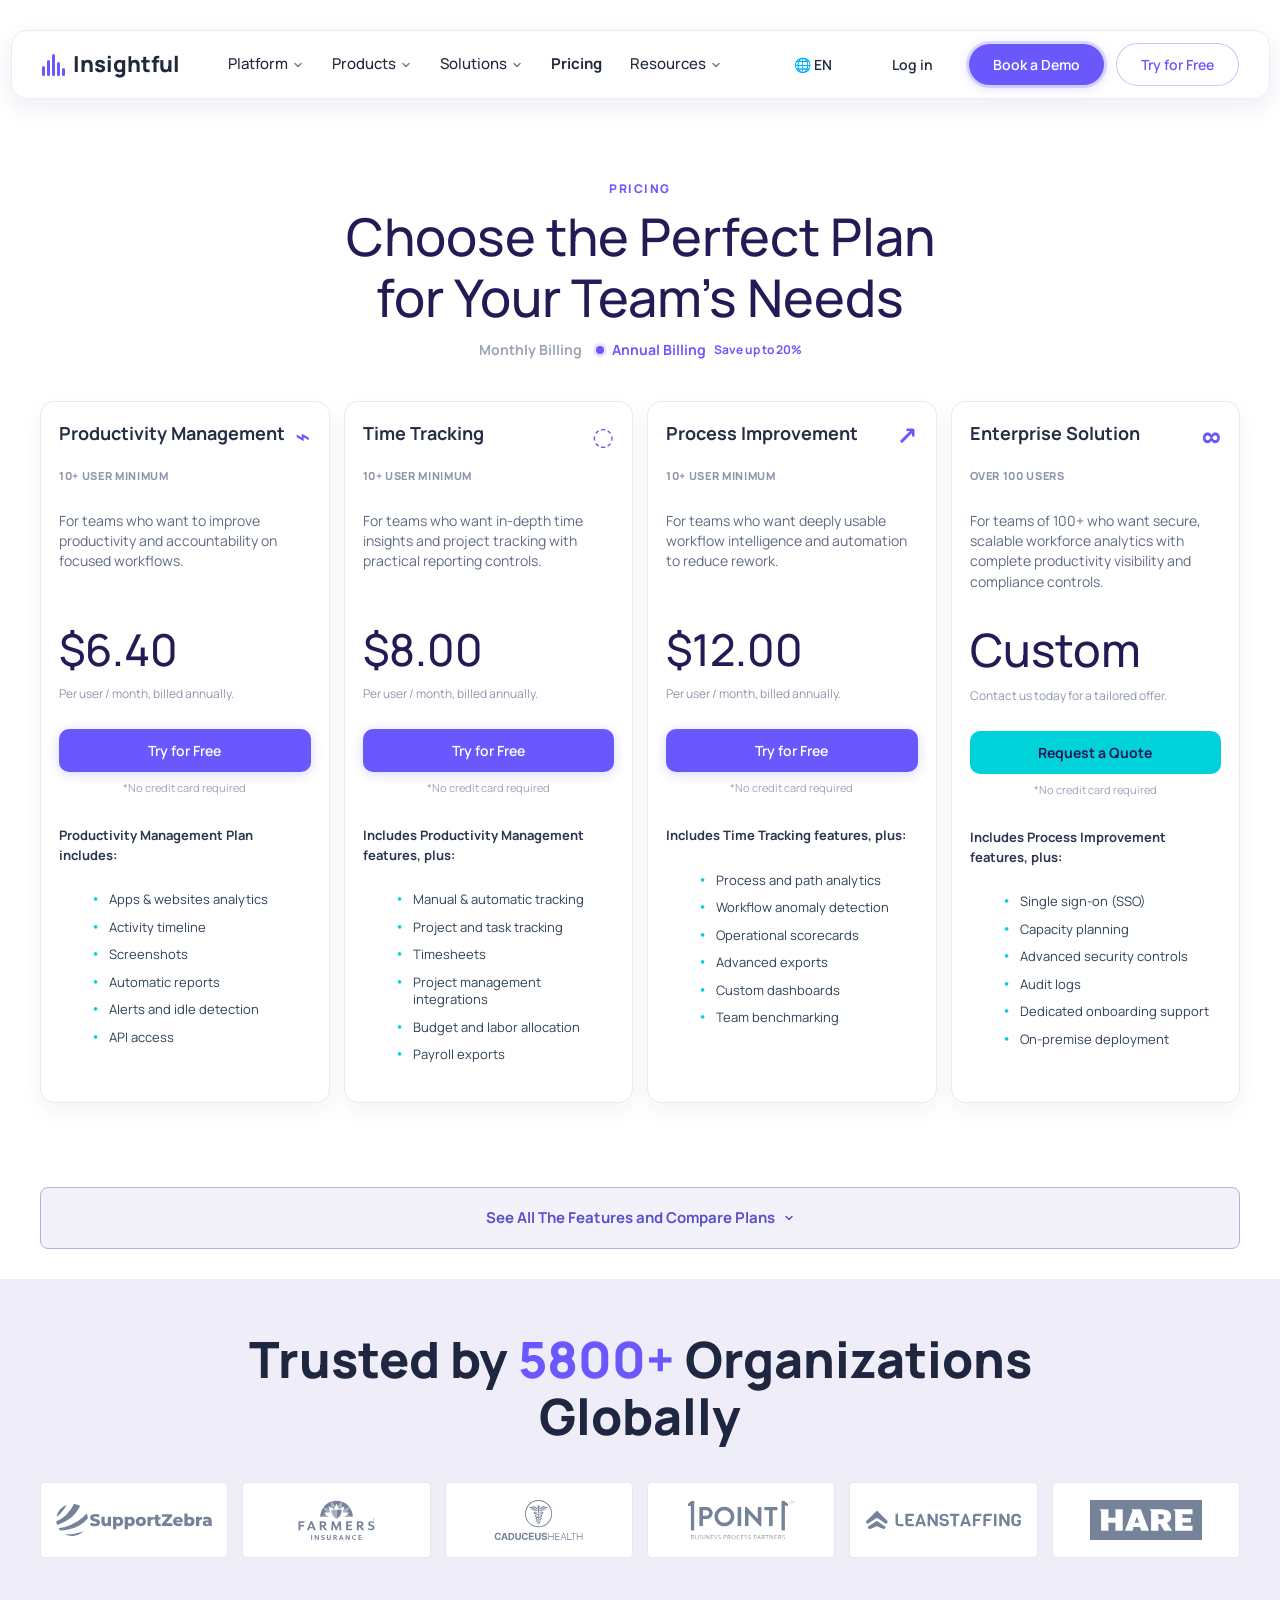
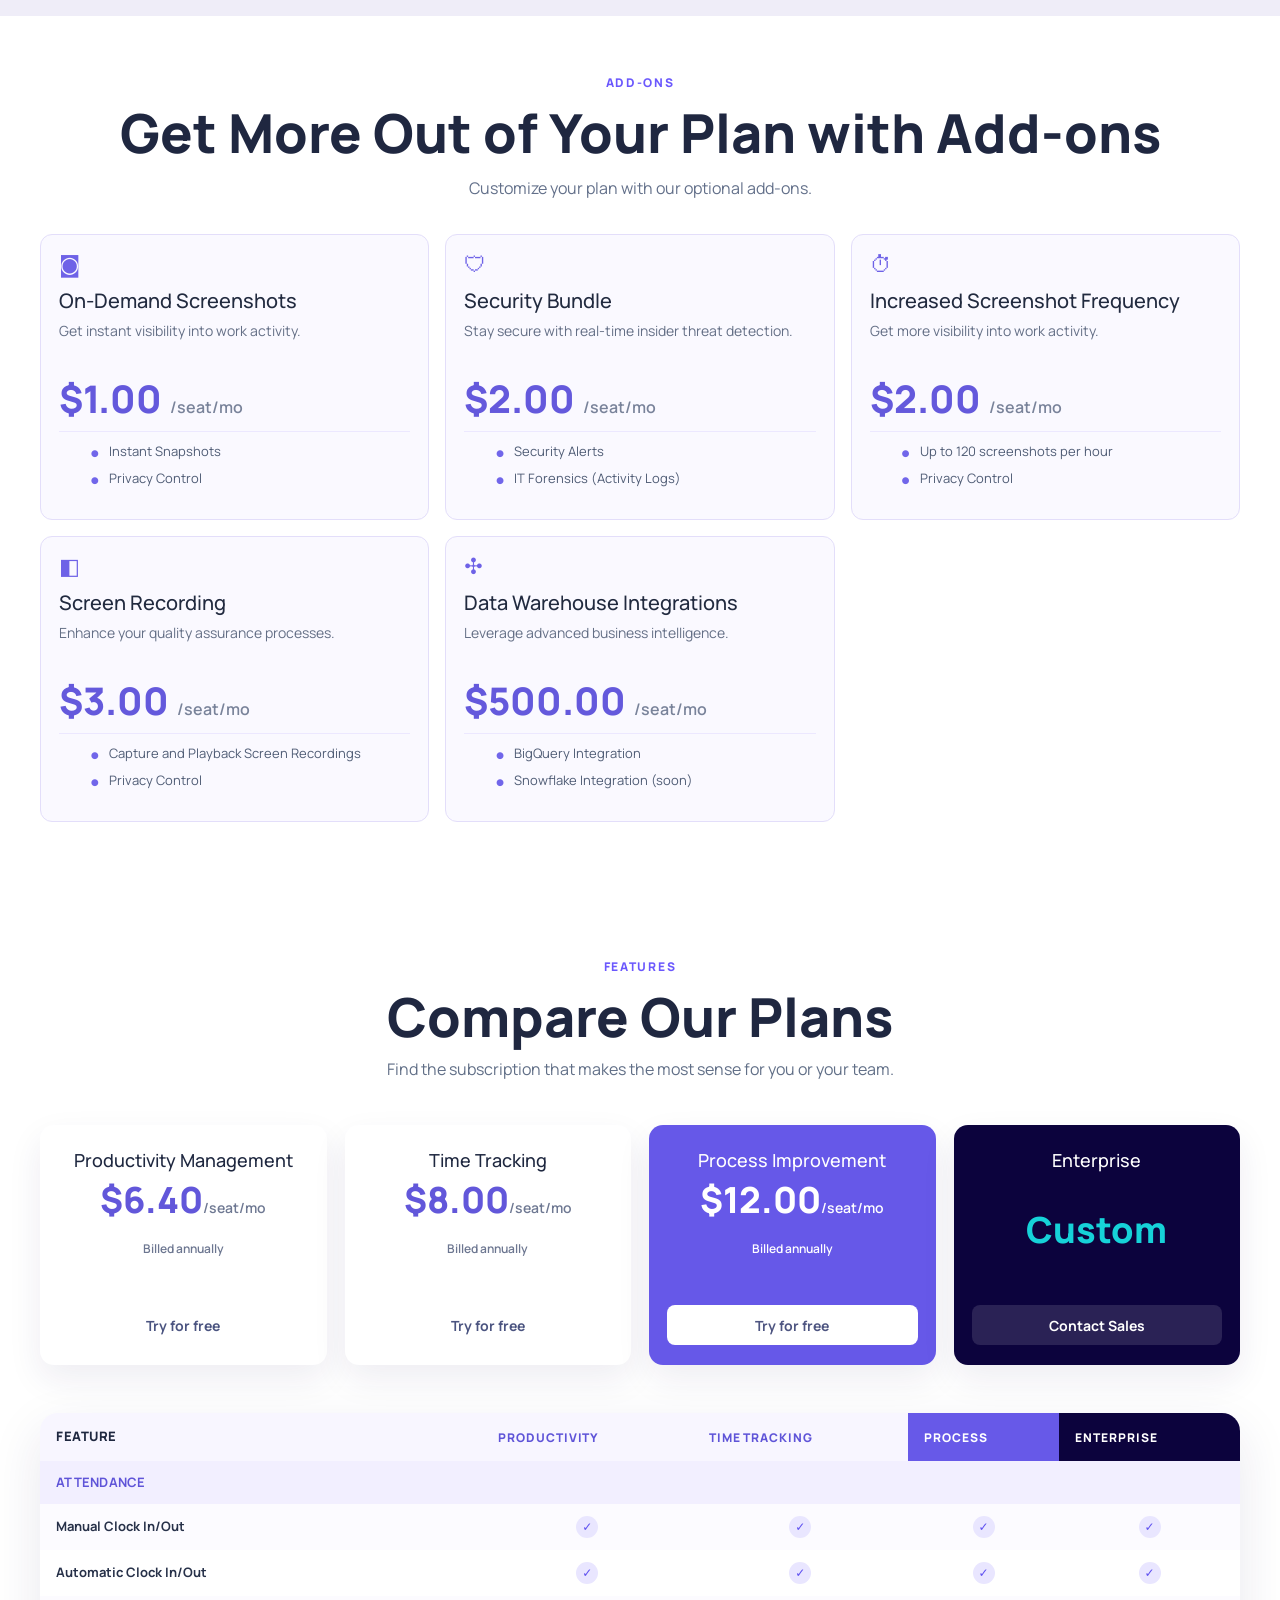
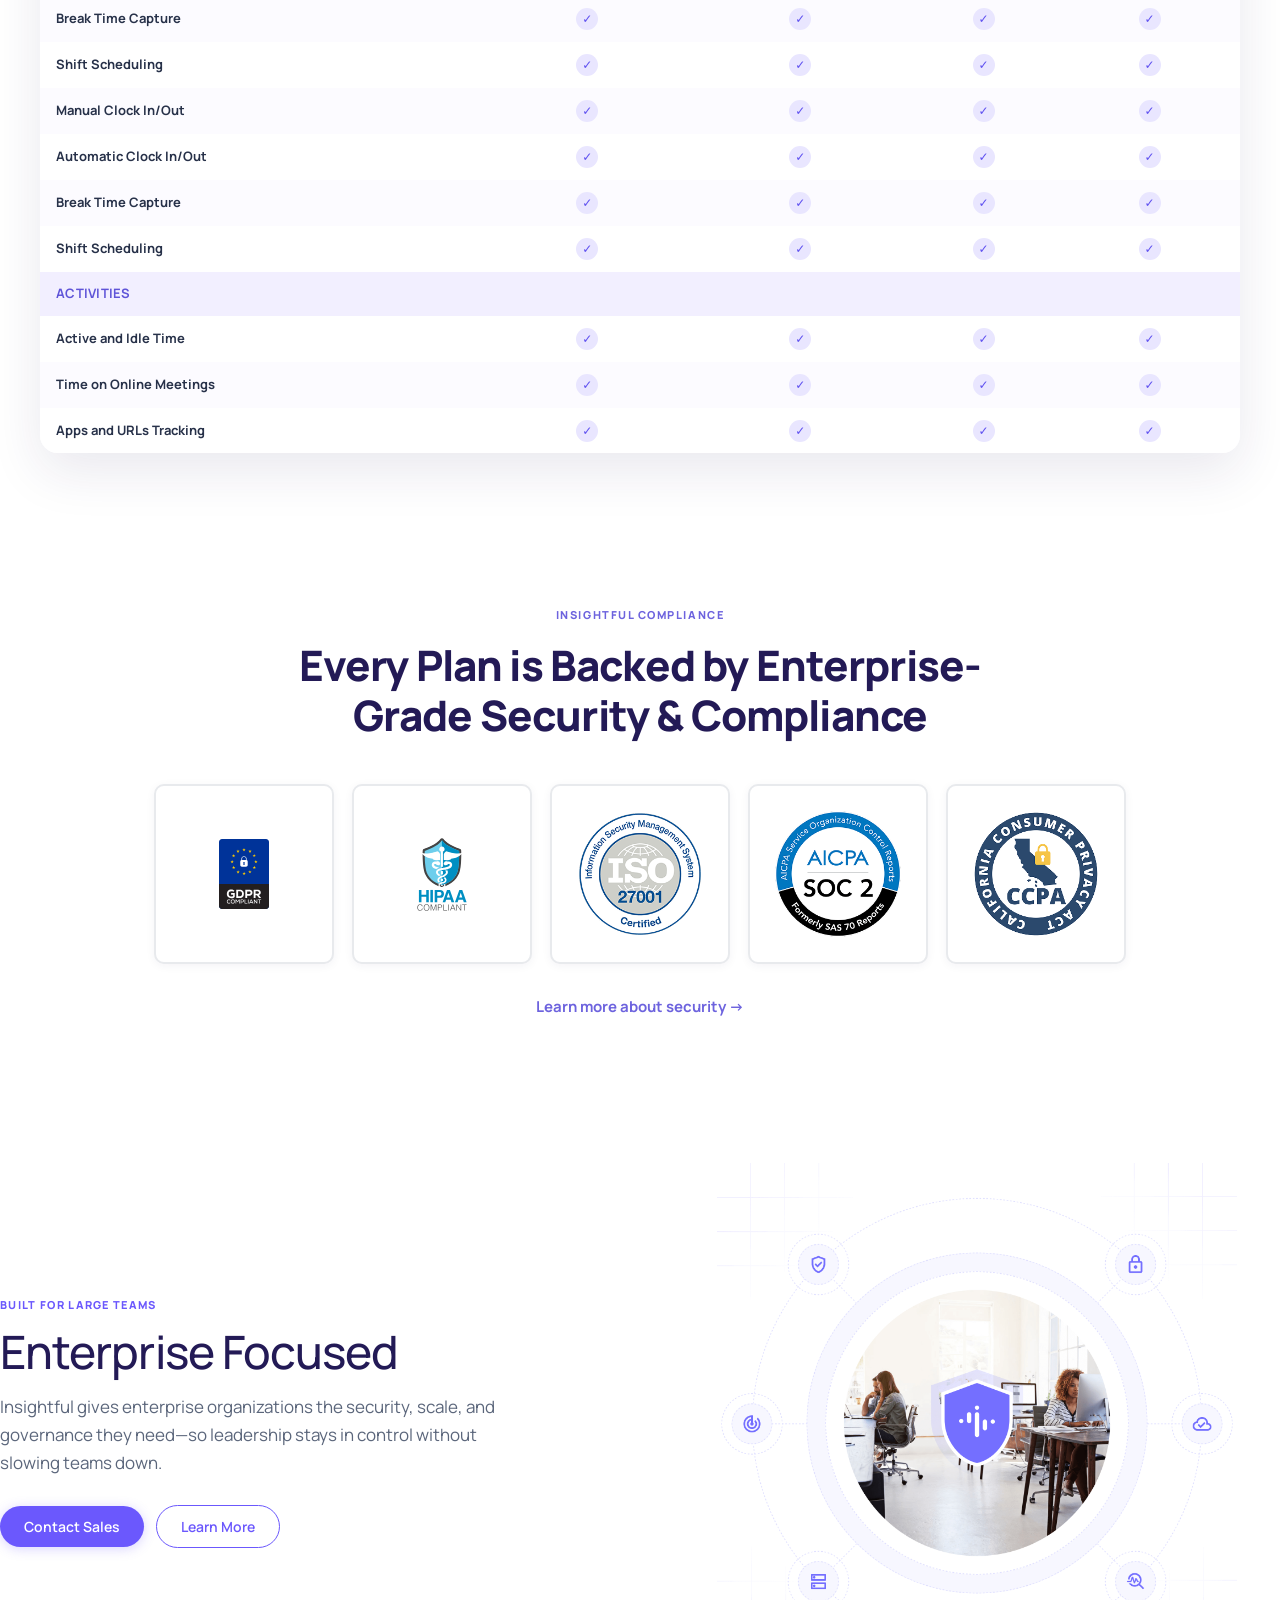
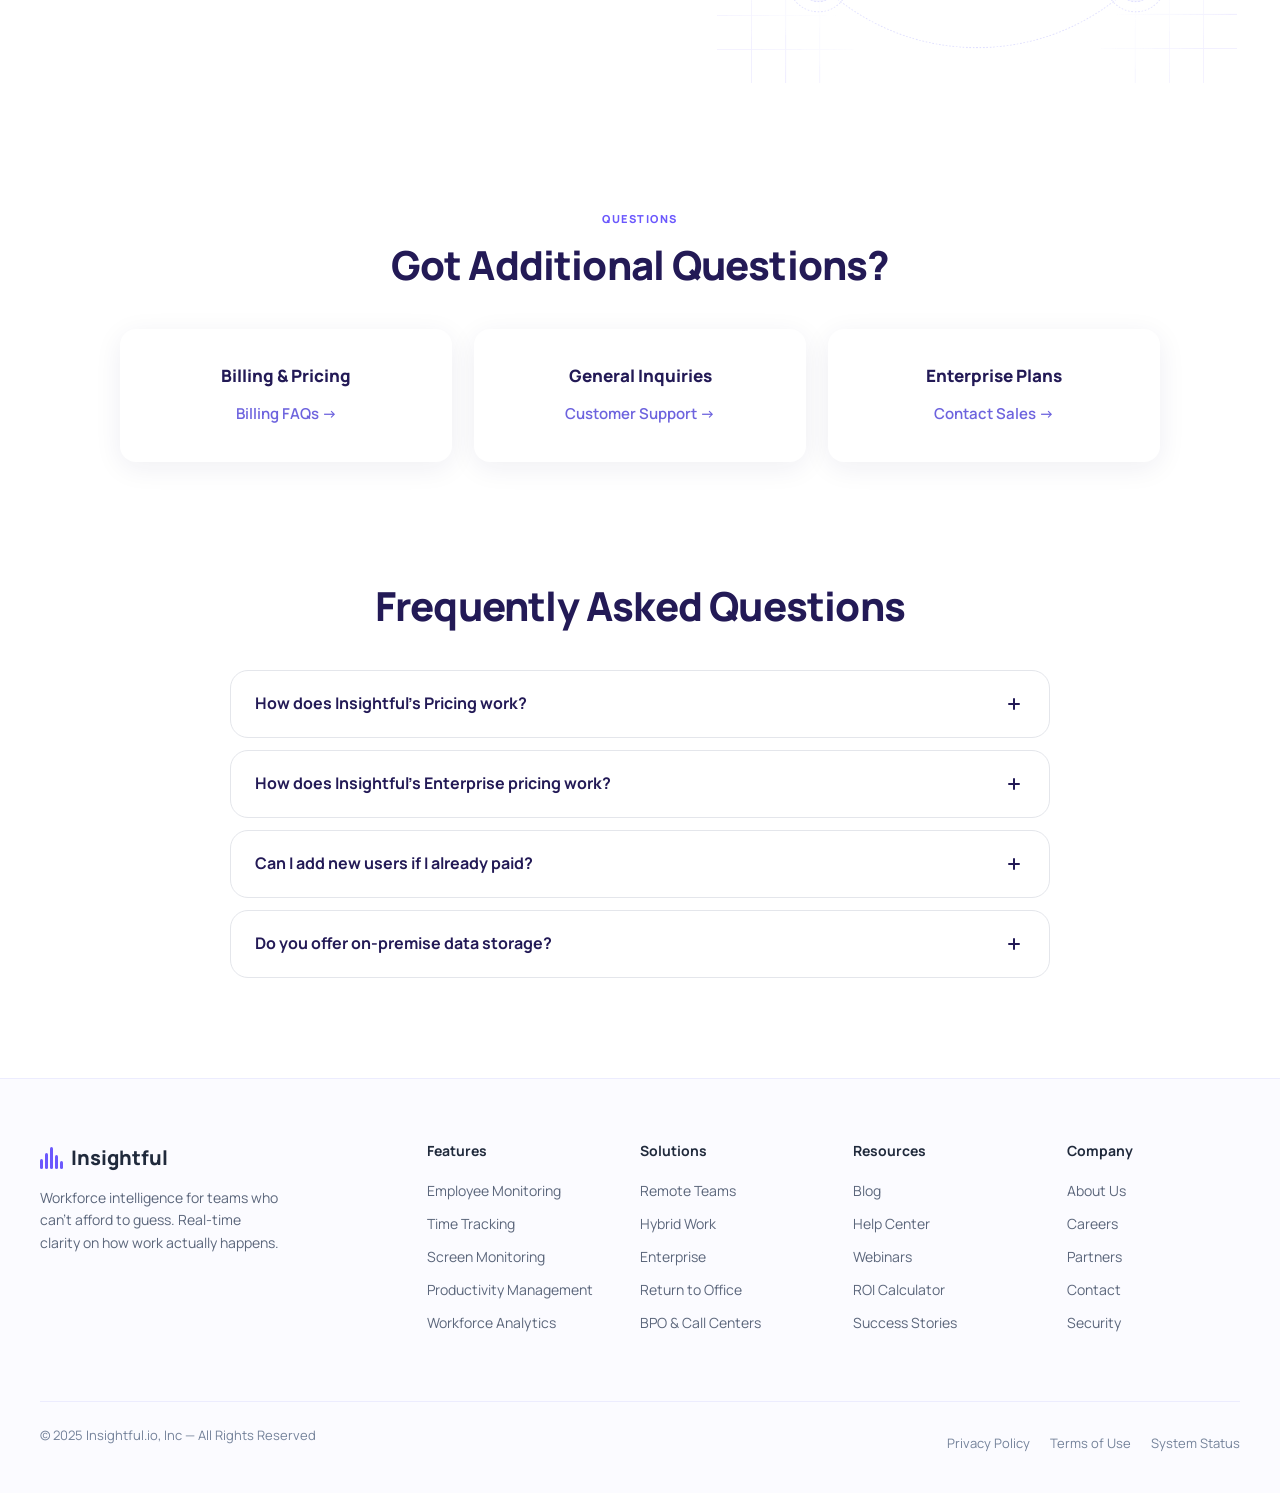
==== commit aa27adf0: "Pricing page added" ====
--- a/pricing.html
+++ b/pricing.html
@@ -5,6 +5,7 @@
   <meta name="viewport" content="width=device-width, initial-scale=1.0">
   <title>Insightful | Pricing</title>
   <link href="https://fonts.googleapis.com/css2?family=Manrope:wght@400;500;600;700;800&display=swap" rel="stylesheet">
+  <link href="https://cdn.jsdelivr.net/npm/bootstrap@5.3.3/dist/css/bootstrap.min.css" rel="stylesheet">
   <link rel="stylesheet" href="style.css">
 </head>
 <body class="pricing-page">
@@ -243,92 +244,178 @@
           <p class="mini-plan-billed">Billed annually</p>
           <a href="#" class="mini-plan-btn">Try for free</a>
         </article>
-
         <article class="mini-plan-card">
           <h3>Time Tracking</h3>
           <p class="mini-plan-price">$8.00<span>/seat/mo</span></p>
           <p class="mini-plan-billed">Billed annually</p>
           <a href="#" class="mini-plan-btn">Try for free</a>
         </article>
-
         <article class="mini-plan-card featured-purple">
           <h3>Process Improvement</h3>
           <p class="mini-plan-price">$12.00<span>/seat/mo</span></p>
           <p class="mini-plan-billed">Billed annually</p>
           <a href="#" class="mini-plan-btn">Try for free</a>
         </article>
-
         <article class="mini-plan-card featured-dark">
           <h3>Enterprise</h3>
           <p class="mini-plan-custom">Custom</p>
           <a href="#" class="mini-plan-btn">Contact Sales</a>
         </article>
-      <div class="feature-compare-wrap">
-        <section class="feature-group">
-          <h3 class="feature-group-title"><span class="feature-group-icon">🗓</span>Attendance</h3>
-          <div class="feature-rows">
-            <div class="cmp-row"><span>Manual Clock In/Out</span><span class="info-dot">i</span><span class="check-mark">✓</span><span class="check-mark">✓</span><span class="check-mark">✓</span><span class="check-mark">✓</span></div>
-            <div class="cmp-row"><span>Automatic Clock In/Out</span><span class="info-dot">i</span><span class="check-mark">✓</span><span class="check-mark">✓</span><span class="check-mark">✓</span><span class="check-mark">✓</span></div>
-            <div class="cmp-row"><span>Break Time Capture</span><span class="info-dot">i</span><span class="check-mark">✓</span><span class="check-mark">✓</span><span class="check-mark">✓</span><span class="check-mark">✓</span></div>
-            <div class="cmp-row"><span>Manual/Offline Time Capture</span><span class="info-dot">i</span><span class="check-mark">✓</span><span class="check-mark">✓</span><span class="check-mark">✓</span><span class="check-mark">✓</span></div>
-            <div class="cmp-row"><span>Shift Scheduling</span><span class="info-dot">i</span><span class="check-mark">✓</span><span class="check-mark">✓</span><span class="check-mark">✓</span><span class="check-mark">✓</span></div>
-          </div>
-        </section>
-
-        <section class="feature-group">
-          <h3 class="feature-group-title"><span class="feature-group-icon">🖼</span>Activities</h3>
-          <div class="feature-rows">
-            <div class="cmp-row"><span>Active and Idle Time</span><span class="info-dot">i</span><span class="check-mark">✓</span><span class="check-mark">✓</span><span class="check-mark">✓</span><span class="check-mark">✓</span></div>
-            <div class="cmp-row"><span>Time on Online Meetings</span><span class="info-dot">i</span><span class="check-mark">✓</span><span class="check-mark">✓</span><span class="check-mark">✓</span><span class="check-mark">✓</span></div>
-            <div class="cmp-row"><span>Real-Time Overview</span><span class="info-dot">i</span><span class="check-mark">✓</span><span class="check-mark">✓</span><span class="check-mark">✓</span><span class="check-mark">✓</span></div>
-            <div class="cmp-row"><span>Apps and URLs Tracking</span><span class="info-dot">i</span><span class="check-mark">✓</span><span class="check-mark">✓</span><span class="check-mark">✓</span><span class="check-mark">✓</span></div>
-            <div class="cmp-row"><span>Activity Timeline</span><span class="info-dot">i</span><span class="check-mark">✓</span><span class="check-mark">✓</span><span class="check-mark">✓</span><span class="check-mark">✓</span></div>
-          </div>
-        </section>
-
-        <section class="feature-group">
-          <h3 class="feature-group-title"><span class="feature-group-icon">📊</span>Reports</h3>
-          <div class="feature-rows">
-            <div class="cmp-row"><span>Productivity Reports</span><span class="info-dot">i</span><span class="check-mark">✓</span><span class="check-mark">✓</span><span class="check-mark">✓</span><span class="check-mark">✓</span></div>
-            <div class="cmp-row"><span>Attendance Reports</span><span class="info-dot">i</span><span class="check-mark">✓</span><span class="check-mark">✓</span><span class="check-mark">✓</span><span class="check-mark">✓</span></div>
-            <div class="cmp-row"><span>Team Performance Dashboards</span><span class="info-dot">i</span><span class="check-mark">✓</span><span class="check-mark">✓</span><span class="check-mark">✓</span><span class="check-mark">✓</span></div>
-            <div class="cmp-row"><span>Export to CSV / PDF</span><span class="info-dot">i</span><span class="check-mark">✓</span><span class="check-mark">✓</span><span class="check-mark">✓</span><span class="check-mark">✓</span></div>
-          </div>
-        </section>
-      </div>
-    </div>
-  </section>
-
-  <section class="security-section">
-    <div class="container">
-      <div class="section-header compact">
-        <h2>Every Plan is Backed by Enterprise-Grade Security &amp; Compliance</h2>
-      </div>
-      <div class="logo-strip-grid five compliance">
-        <img src="./images/7.svg" alt="Security and compliance badge 1">
-        <img src="./images/8.svg" alt="Security and compliance badge 2">
-        <img src="./images/9.png" alt="Security and compliance badge 3">
-        <img src="./images/10.png" alt="Security and compliance badge 4">
-        <img src="./images/11.png" alt="Security and compliance badge 5">
-      </div>
+      </div>
+
+      <div class="compare-modern-card">
+        <div class="table-responsive compare-table-scroll">
+          <table class="table align-middle mb-0 compare-modern-table">
+            <thead>
+              <tr>
+                <th>Feature</th>
+                <th>Productivity</th>
+                <th>Time Tracking</th>
+                <th>Process</th>
+                <th>Enterprise</th>
+              </tr>
+            </thead>
+            <tbody>
+              <tr class="section-row"><td colspan="5">Attendance</td></tr>
+              <tr><td>Manual Clock In/Out</td><td><span class="yes-pill">Yes</span></td><td><span class="yes-pill">Yes</span></td><td><span class="yes-pill">Yes</span></td><td><span class="yes-pill">Yes</span></td></tr>
+              <tr><td>Automatic Clock In/Out</td><td><span class="yes-pill">Yes</span></td><td><span class="yes-pill">Yes</span></td><td><span class="yes-pill">Yes</span></td><td><span class="yes-pill">Yes</span></td></tr>
+              <tr><td>Break Time Capture</td><td><span class="yes-pill">Yes</span></td><td><span class="yes-pill">Yes</span></td><td><span class="yes-pill">Yes</span></td><td><span class="yes-pill">Yes</span></td></tr>
+              <tr><td>Shift Scheduling</td><td><span class="yes-pill">Yes</span></td><td><span class="yes-pill">Yes</span></td><td><span class="yes-pill">Yes</span></td><td><span class="yes-pill">Yes</span></td></tr>
+              <tr><td>Manual Clock In/Out</td><td><span class="yes-pill">Yes</span></td><td><span class="yes-pill">Yes</span></td><td><span class="yes-pill">Yes</span></td><td><span class="yes-pill">Yes</span></td></tr>
+              <tr><td>Automatic Clock In/Out</td><td><span class="yes-pill">Yes</span></td><td><span class="yes-pill">Yes</span></td><td><span class="yes-pill">Yes</span></td><td><span class="yes-pill">Yes</span></td></tr>
+              <tr><td>Break Time Capture</td><td><span class="yes-pill">Yes</span></td><td><span class="yes-pill">Yes</span></td><td><span class="yes-pill">Yes</span></td><td><span class="yes-pill">Yes</span></td></tr>
+              <tr><td>Shift Scheduling</td><td><span class="yes-pill">Yes</span></td><td><span class="yes-pill">Yes</span></td><td><span class="yes-pill">Yes</span></td><td><span class="yes-pill">Yes</span></td></tr>
+
+              <tr class="section-row"><td colspan="5">Activities</td></tr>
+              <tr><td>Active and Idle Time</td><td><span class="yes-pill">Yes</span></td><td><span class="yes-pill">Yes</span></td><td><span class="yes-pill">Yes</span></td><td><span class="yes-pill">Yes</span></td></tr>
+              <tr><td>Time on Online Meetings</td><td><span class="yes-pill">Yes</span></td><td><span class="yes-pill">Yes</span></td><td><span class="yes-pill">Yes</span></td><td><span class="yes-pill">Yes</span></td></tr>
+              <tr><td>Apps and URLs Tracking</td><td><span class="yes-pill">Yes</span></td><td><span class="yes-pill">Yes</span></td><td><span class="yes-pill">Yes</span></td><td><span class="yes-pill">Yes</span></td></tr>
+              <tr><td>Real-Time Overview</td><td><span class="yes-pill">Yes</span></td><td><span class="yes-pill">Yes</span></td><td><span class="yes-pill">Yes</span></td><td><span class="yes-pill">Yes</span></td></tr>
+              <tr><td>Manual Clock In/Out</td><td><span class="yes-pill">Yes</span></td><td><span class="yes-pill">Yes</span></td><td><span class="yes-pill">Yes</span></td><td><span class="yes-pill">Yes</span></td></tr>
+              <tr><td>Automatic Clock In/Out</td><td><span class="yes-pill">Yes</span></td><td><span class="yes-pill">Yes</span></td><td><span class="yes-pill">Yes</span></td><td><span class="yes-pill">Yes</span></td></tr>
+              <tr><td>Break Time Capture</td><td><span class="yes-pill">Yes</span></td><td><span class="yes-pill">Yes</span></td><td><span class="yes-pill">Yes</span></td><td><span class="yes-pill">Yes</span></td></tr>
+              <tr><td>Shift Scheduling</td><td><span class="yes-pill">Yes</span></td><td><span class="yes-pill">Yes</span></td><td><span class="yes-pill">Yes</span></td><td><span class="yes-pill">Yes</span></td></tr>
+
+              <tr class="section-row"><td colspan="5">Reports</td></tr>
+              <tr><td>Productivity Reports</td><td><span class="yes-pill">Yes</span></td><td><span class="yes-pill">Yes</span></td><td><span class="yes-pill">Yes</span></td><td><span class="yes-pill">Yes</span></td></tr>
+              <tr><td>Attendance Reports</td><td><span class="yes-pill">Yes</span></td><td><span class="yes-pill">Yes</span></td><td><span class="yes-pill">Yes</span></td><td><span class="yes-pill">Yes</span></td></tr>
+              <tr><td>Team Performance Dashboards</td><td><span class="yes-pill">Yes</span></td><td><span class="yes-pill">Yes</span></td><td><span class="yes-pill">Yes</span></td><td><span class="yes-pill">Yes</span></td></tr>
+              <tr><td>Export to CSV/PDF</td><td><span class="yes-pill">Yes</span></td><td><span class="yes-pill">Yes</span></td><td><span class="yes-pill">Yes</span></td><td><span class="yes-pill">Yes</span></td></tr>
+              <tr><td>Manual Clock In/Out</td><td><span class="yes-pill">Yes</span></td><td><span class="yes-pill">Yes</span></td><td><span class="yes-pill">Yes</span></td><td><span class="yes-pill">Yes</span></td></tr>
+              <tr><td>Automatic Clock In/Out</td><td><span class="yes-pill">Yes</span></td><td><span class="yes-pill">Yes</span></td><td><span class="yes-pill">Yes</span></td><td><span class="yes-pill">Yes</span></td></tr>
+              <tr><td>Break Time Capture</td><td><span class="yes-pill">Yes</span></td><td><span class="yes-pill">Yes</span></td><td><span class="yes-pill">Yes</span></td><td><span class="yes-pill">Yes</span></td></tr>
+              <tr><td>Shift Scheduling</td><td><span class="yes-pill">Yes</span></td><td><span class="yes-pill">Yes</span></td><td><span class="yes-pill">Yes</span></td><td><span class="yes-pill">Yes</span></td></tr>
+           
+            </tbody>
+          </table>
+        </div>
+      </div>
+    </div>
+  </section>
+
+  <section class="security-section" aria-labelledby="security-compliance-heading">
+    <div class="container">
+      <p class="security-section-kicker">Insightful Compliance</p>
+      <h2 id="security-compliance-heading" class="security-section-heading">Every Plan is Backed by Enterprise-Grade Security &amp; Compliance</h2>
+      <div class="security-badge-cards">
+        <div class="security-badge-card">
+          <img src="./images/gdpr.svg" alt="GDPR Compliant">
+        </div>
+        <div class="security-badge-card">
+          <img src="./images/hipaa.svg" alt="HIPAA Compliant">
+        </div>
+        <div class="security-badge-card">
+          <img src="./images/ISO%2027001.png" alt="ISO 27001 Certified">
+        </div>
+        <div class="security-badge-card">
+          <img src="./images/SOC2.png" alt="AICPA SOC 2">
+        </div>
+        <div class="security-badge-card">
+          <img src="./images/CCPA.png" alt="CCPA — California Consumer Privacy Act">
+        </div>
+      </div>
+      <a href="#" class="security-section-link">Learn more about security →</a>
     </div>
   </section>
 
   <section class="enterprise-focused">
     <div class="container enterprise-wrap">
       <div class="enterprise-copy">
-        <span class="badge badge-purple">Enterprise Focused</span>
-        <h2>Built for Large Teams That Need Accuracy, Trust, and Control</h2>
-        <p>From secure rollouts to policy-level governance, Insightful supports enterprise operations without slowing teams down.</p>
-        <ul>
-          <li>Single Sign-On (SSO) and role-based permissions</li>
-          <li>Global data controls and audit-friendly reporting</li>
-          <li>Dedicated customer success and onboarding support</li>
-        </ul>
-        <a href="#" class="btn btn-purple">Talk to Enterprise Team</a>
+        <p class="enterprise-kicker">Built for Large Teams</p>
+        <h2>Enterprise Focused</h2>
+        <p class="enterprise-desc">Insightful gives enterprise organizations the security, scale, and governance they need—so leadership stays in control without slowing teams down.</p>
+        <div class="enterprise-ctas">
+          <a href="#" class="btn btn-purple">Contact Sales</a>
+          <a href="#" class="btn btn-outline">Learn More</a>
+        </div>
       </div>
       <div class="enterprise-visual">
-        <img src="./images/12-bg.png" alt="Enterprise focused dashboard overview">
+        <img src="./images/12-bg.png" alt="Enterprise team workspace with security and analytics highlights">
+      </div>
+    </div>
+  </section>
+
+  <section class="questions-section" aria-labelledby="questions-heading">
+    <div class="container">
+      <p class="questions-kicker">Questions</p>
+      <h2 id="questions-heading" class="questions-title">Got Additional Questions?</h2>
+      <div class="questions-grid">
+        <article class="questions-card">
+          <h3 class="questions-card-title">Billing &amp; Pricing</h3>
+          <a href="#" class="questions-card-link">Billing FAQs →</a>
+        </article>
+        <article class="questions-card">
+          <h3 class="questions-card-title">General Inquiries</h3>
+          <a href="#" class="questions-card-link">Customer Support →</a>
+        </article>
+        <article class="questions-card">
+          <h3 class="questions-card-title">Enterprise Plans</h3>
+          <a href="#" class="questions-card-link">Contact Sales →</a>
+        </article>
+      </div>
+    </div>
+  </section>
+
+  <section class="faq-section" aria-labelledby="faq-heading">
+    <div class="container">
+      <h2 id="faq-heading" class="faq-section-title">Frequently Asked Questions</h2>
+      <div class="faq-list">
+        <details class="faq-item">
+          <summary class="faq-summary">
+            <span class="faq-question">How does Insightful&apos;s Pricing work?</span>
+            <span class="faq-icon" aria-hidden="true"></span>
+          </summary>
+          <div class="faq-panel">
+            <p>Plans are priced per user per month, with annual billing typically offering the best rate. You choose a plan tier that matches your features, and you can scale seats as your team grows.</p>
+          </div>
+        </details>
+        <details class="faq-item">
+          <summary class="faq-summary">
+            <span class="faq-question">How does Insightful&apos;s Enterprise pricing work?</span>
+            <span class="faq-icon" aria-hidden="true"></span>
+          </summary>
+          <div class="faq-panel">
+            <p>Enterprise pricing is customized based on team size, security requirements, and deployment options. Contact our sales team for a quote tailored to your organization.</p>
+          </div>
+        </details>
+        <details class="faq-item">
+          <summary class="faq-summary">
+            <span class="faq-question">Can I add new users if I already paid?</span>
+            <span class="faq-icon" aria-hidden="true"></span>
+          </summary>
+          <div class="faq-panel">
+            <p>Yes. You can add users to your subscription; billing is usually adjusted prorated for the remainder of your billing period, depending on your plan and contract.</p>
+          </div>
+        </details>
+        <details class="faq-item">
+          <summary class="faq-summary">
+            <span class="faq-question">Do you offer on-premise data storage?</span>
+            <span class="faq-icon" aria-hidden="true"></span>
+          </summary>
+          <div class="faq-panel">
+            <p>On-premise and hybrid deployment options are available for Enterprise customers with specific compliance or infrastructure needs. Reach out to discuss what fits your environment.</p>
+          </div>
+        </details>
       </div>
     </div>
   </section>
--- a/style.css
+++ b/style.css
@@ -1790,7 +1790,7 @@
 }
 
 .plans-highlight-section {
-  padding: 58px 0 66px;
+  padding: 70px 0 82px;
   background: #fff;
   position: relative;
   isolation: isolate;
@@ -1819,29 +1819,29 @@
   text-align: center;
   color: #616f87;
   font-size: 16px;
-  margin-bottom: 30px;
+  margin-bottom: 44px;
 }
 
 .plans-highlight-grid {
-  max-width: 860px;
-  margin: 0 0 0 auto;
+  max-width: 100%;
+  margin: 0 auto;
   display: grid;
   grid-template-columns: repeat(4, minmax(0, 1fr));
-  gap: 14px;
-  position: sticky;
-  top: 96px;
-  z-index: 15;
-  background: #fff;
-  padding-bottom: 10px;
+  gap: 18px;
+  position: static;
+  top: auto;
+  z-index: auto;
+  background: transparent;
+  padding-bottom: 18px;
 }
 
 .mini-plan-card {
-  border: 1px solid #e8e4f4;
+  border: 0;
   border-radius: 14px;
   background: #fff;
-  box-shadow: 0 8px 20px rgba(35, 26, 86, 0.06);
-  min-height: 228px;
-  padding: 20px 16px 16px;
+  box-shadow: 0 14px 34px rgba(35, 26, 86, 0.08);
+  min-height: 240px;
+  padding: 24px 18px 20px;
   text-align: center;
   display: flex;
   flex-direction: column;
@@ -1877,9 +1877,9 @@
 
 .mini-plan-btn {
   margin-top: auto;
-  border: 1px solid #cfd3e4;
+  border: 0;
   border-radius: 8px;
-  min-height: 38px;
+  min-height: 40px;
   display: flex;
   align-items: center;
   justify-content: center;
@@ -1911,7 +1911,6 @@
 }
 
 .mini-plan-card.featured-purple .mini-plan-btn {
-  border-color: #d5d8ea;
   color: #4e5581;
 }
 
@@ -1925,74 +1924,432 @@
 }
 
 .mini-plan-card.featured-dark .mini-plan-btn {
-  border-color: rgba(255, 255, 255, 0.6);
   color: #fff;
-  background: transparent;
+  background: rgba(255, 255, 255, 0.12);
   margin-top: auto;
 }
 
+.compare-modern-card {
+  margin-top: 30px;
+  border: 0;
+  border-radius: 18px;
+  overflow: hidden;
+  background: #ffffff;
+  box-shadow: 0 18px 52px rgba(35, 26, 86, 0.1);
+}
+
+.compare-table-scroll {
+  max-height: 640px;
+  overflow-x: hidden;
+  scrollbar-width: none;
+  -ms-overflow-style: none;
+}
+
+.compare-table-scroll::-webkit-scrollbar {
+  width: 0;
+  height: 0;
+  display: none;
+}
+
+.compare-modern-table {
+  min-width: 100%;
+  width: 100%;
+  --bs-table-bg: transparent;
+  --bs-table-border-color: transparent;
+}
+
+.compare-modern-table thead th {
+  position: sticky;
+  top: 0;
+  z-index: 3;
+  background: #f8f6ff;
+  color: #1f2840;
+  font-size: 12px;
+  font-weight: 800;
+  letter-spacing: 0.08em;
+  text-transform: uppercase;
+  border-bottom: 0;
+  white-space: nowrap;
+  padding: 14px 16px;
+}
+
+.compare-modern-table thead th:first-child {
+  font-size: 13px;
+  letter-spacing: 0.04em;
+}
+
+.compare-modern-table thead th:nth-child(2) {
+  color: #5f54d8;
+}
+
+.compare-modern-table thead th:nth-child(3) {
+  color: #5f54d8;
+}
+
+.compare-modern-table thead th:nth-child(4) {
+  color: #ffffff;
+  background: #6759e8;
+}
+
+.compare-modern-table thead th:nth-child(5) {
+  color: #ffffff;
+  background: #0c033d;
+}
+
+.compare-modern-table tbody td {
+  font-size: 13px;
+  color: #273149;
+  padding: 12px 16px;
+  border-bottom: 0;
+  background: #ffffff;
+  vertical-align: middle;
+}
+
+.compare-modern-table tbody tr:nth-child(even):not(.section-row) td {
+  background: #fcfbff;
+}
+
+.compare-modern-table tbody tr:hover:not(.section-row) td {
+  background: #f5f2ff;
+}
+
+.compare-modern-table tbody td:first-child {
+  min-width: 280px;
+  font-weight: 700;
+}
+
+.compare-modern-table tbody td:not(:first-child) {
+  text-align: center;
+}
+
+.compare-modern-table .section-row td {
+  position: sticky;
+  top: 44px;
+  z-index: 2;
+  background: #f2efff;
+  color: #5f54d8;
+  font-weight: 800;
+  font-size: 13px;
+  letter-spacing: 0.02em;
+  border-top: 0;
+  border-bottom: 0;
+  text-transform: uppercase;
+}
+
+.yes-pill {
+  display: inline-flex;
+  align-items: center;
+  justify-content: center;
+  width: 22px;
+  height: 22px;
+  border-radius: 50%;
+  font-size: 0;
+  font-weight: 700;
+  color: transparent;
+  background: #e9e6ff;
+  border: 0;
+}
+
+.yes-pill::before {
+  content: "✓";
+  color: #5d4ff0;
+  font-size: 12px;
+  line-height: 1;
+}
+
 .security-section {
-  padding: 16px 0 52px;
-}
-
-.logo-strip-grid.compliance img {
-  height: 74px;
+  padding: 72px 0 88px;
+}
+
+.security-section-kicker {
+  text-align: center;
+  text-transform: uppercase;
+  letter-spacing: 0.14em;
+  font-size: 11px;
+  font-weight: 800;
+  color: #6d63de;
+  margin: 0 0 16px;
+}
+
+.security-section-heading {
+  text-align: center;
+  max-width: 760px;
+  margin: 0 auto 44px;
+  font-size: clamp(28px, 3.6vw, 42px);
+  font-weight: 800;
+  line-height: 1.2;
+  letter-spacing: -0.02em;
+  color: var(--navy);
+}
+
+.security-badge-cards {
+  display: flex;
+  flex-wrap: wrap;
+  justify-content: center;
+  align-items: stretch;
+  gap: 18px;
+  margin-bottom: 32px;
+}
+
+.security-badge-card {
+  width: 180px;
+  height: 180px;
+  flex: 0 0 auto;
+  background: #fff;
+  border: 2px solid #e8eaed;
+  border-radius: 10px;
+  box-shadow: 0 2px 10px rgba(35, 26, 86, 0.05);
+  display: flex;
+  align-items: center;
+  justify-content: center;
+  padding: 22px;
+}
+
+.security-badge-card img {
+  max-width: 100%;
+  max-height: 100%;
+  width: auto;
+  height: auto;
+  object-fit: contain;
+}
+
+.security-section-link {
+  display: block;
+  text-align: center;
+  font-weight: 700;
+  font-size: 15px;
+  color: #6d63de;
+  text-decoration: none;
+}
+
+.security-section-link:hover {
+  color: var(--purple-dark);
+  text-decoration: underline;
 }
 
 .enterprise-focused {
-  padding: 8px 0 76px;
+  padding: 56px 0 88px;
+  background: #fff;
 }
 
 .enterprise-wrap {
-  border: 1px solid #e5e0ff;
-  background: linear-gradient(145deg, #f8f7ff 5%, #f2fcff 95%);
-  border-radius: 28px;
-  padding: 38px;
+  padding: 0;
   display: grid;
-  grid-template-columns: 1.05fr 1fr;
-  gap: 34px;
+  grid-template-columns: 1.02fr 1fr;
+  gap: clamp(28px, 5vw, 56px);
   align-items: center;
 }
 
+.enterprise-kicker {
+  text-transform: uppercase;
+  letter-spacing: 0.12em;
+  font-size: 11px;
+  font-weight: 800;
+  color: var(--purple);
+  margin: 0 0 12px;
+}
+
 .enterprise-copy h2 {
-  margin: 12px 0 14px;
-  font-size: clamp(28px, 4vw, 44px);
-  line-height: 1.15;
+  margin: 0 0 16px;
+  font-size: clamp(32px, 4vw, 46px);
+  line-height: 1.12;
+  letter-spacing: -0.02em;
   color: var(--navy);
 }
 
-.enterprise-copy p {
+.enterprise-desc {
+  margin: 0 0 28px;
+  max-width: 520px;
+  font-size: 17px;
+  line-height: 1.65;
   color: var(--text-muted);
 }
 
-.enterprise-copy ul {
-  margin: 18px 0 24px;
-  display: grid;
-  gap: 10px;
-  list-style: none;
-}
-
-.enterprise-copy li {
-  color: var(--text-mid);
-  padding-left: 22px;
-  position: relative;
-}
-
-.enterprise-copy li::before {
-  content: "•";
-  color: var(--purple);
-  font-size: 20px;
-  line-height: 1;
-  position: absolute;
-  left: 0;
-  top: -1px;
+.enterprise-ctas {
+  display: flex;
+  flex-wrap: wrap;
+  align-items: center;
+  gap: 12px;
+}
+
+.enterprise-visual {
+  display: flex;
+  justify-content: center;
+  align-items: center;
+  border-radius: 0;
 }
 
 .enterprise-visual img {
   width: 100%;
-  border-radius: 20px;
-  border: 1px solid #e3deff;
-  box-shadow: 0 16px 36px rgba(35, 26, 86, 0.12);
+  max-width: 520px;
+  height: auto;
+  display: block;
+  border: 0;
+  border-radius: 0;
+  box-shadow: none;
+}
+
+.questions-section {
+  padding: 40px 0 96px;
+  background: #fff;
+}
+
+.questions-kicker {
+  text-align: center;
+  text-transform: uppercase;
+  letter-spacing: 0.14em;
+  font-size: 11px;
+  font-weight: 800;
+  color: var(--purple);
+  margin: 0 0 14px;
+}
+
+.questions-title {
+  text-align: center;
+  font-size: clamp(28px, 3.5vw, 40px);
+  font-weight: 800;
+  line-height: 1.2;
+  letter-spacing: -0.02em;
+  color: var(--navy);
+  margin: 0 0 40px;
+}
+
+.questions-grid {
+  display: grid;
+  grid-template-columns: repeat(3, minmax(0, 1fr));
+  gap: 22px;
+  max-width: 1040px;
+  margin: 0 auto;
+}
+
+.questions-card {
+  background: #fff;
+  border-radius: 16px;
+  padding: 36px 28px;
+  text-align: center;
+  border: 0;
+  box-shadow: 0 6px 28px rgba(35, 26, 86, 0.07);
+}
+
+.questions-card-title {
+  font-size: 17px;
+  font-weight: 800;
+  color: var(--navy);
+  margin: 0 0 14px;
+  line-height: 1.3;
+}
+
+.questions-card-link {
+  font-size: 15px;
+  font-weight: 600;
+  color: #6d63de;
+  text-decoration: none;
+}
+
+.questions-card-link:hover {
+  color: var(--purple-dark);
+  text-decoration: underline;
+}
+
+.faq-section {
+  padding: 24px 0 100px;
+  background: #fff;
+}
+
+.faq-section-title {
+  text-align: center;
+  font-size: clamp(28px, 3.5vw, 40px);
+  font-weight: 800;
+  line-height: 1.2;
+  letter-spacing: -0.02em;
+  color: var(--navy);
+  margin: 0 auto 40px;
+  max-width: 720px;
+}
+
+.faq-list {
+  max-width: 820px;
+  margin: 0 auto;
+  display: flex;
+  flex-direction: column;
+  gap: 12px;
+}
+
+.faq-item {
+  background: #fff;
+  border: 1px solid #e4e6eb;
+  border-radius: 18px;
+  overflow: hidden;
+}
+
+.faq-summary {
+  list-style: none;
+  display: flex;
+  align-items: center;
+  justify-content: space-between;
+  gap: 20px;
+  padding: 22px 24px;
+  cursor: pointer;
+  font-weight: 700;
+  font-size: 16px;
+  line-height: 1.35;
+  color: var(--navy);
+}
+
+.faq-summary::-webkit-details-marker {
+  display: none;
+}
+
+.faq-question {
+  text-align: left;
+  flex: 1;
+}
+
+.faq-icon {
+  flex: 0 0 auto;
+  width: 22px;
+  height: 22px;
+  position: relative;
+  color: var(--navy);
+}
+
+.faq-icon::before,
+.faq-icon::after {
+  content: "";
+  position: absolute;
+  background: currentColor;
+  border-radius: 1px;
+  top: 50%;
+  left: 50%;
+  transform: translate(-50%, -50%);
+}
+
+.faq-icon::before {
+  width: 12px;
+  height: 2px;
+}
+
+.faq-icon::after {
+  width: 2px;
+  height: 12px;
+  transition: opacity 0.2s ease, transform 0.2s ease;
+}
+
+.faq-item[open] .faq-icon::after {
+  opacity: 0;
+  transform: translate(-50%, -50%) scaleY(0);
+}
+
+.faq-panel {
+  padding: 0 24px 22px;
+  margin-top: -4px;
+}
+
+.faq-panel p {
+  margin: 0;
+  font-size: 15px;
+  line-height: 1.65;
+  color: var(--text-muted);
 }
 
 @media (max-width: 1100px) {
@@ -2024,10 +2381,6 @@
     grid-template-columns: repeat(2, minmax(0, 1fr));
     max-width: 760px;
     margin: 0 auto;
-    position: static;
-    top: auto;
-    z-index: auto;
-    padding-bottom: 0;
   }
 
   .feature-group-title {
@@ -2037,6 +2390,16 @@
 
   .cmp-row {
     grid-template-columns: minmax(230px, 1.8fr) 34px repeat(4, minmax(90px, 1fr));
+  }
+
+  .security-section {
+    padding: 56px 0 72px;
+  }
+
+  .security-badge-card {
+    width: 156px;
+    height: 156px;
+    padding: 18px;
   }
 }
 
@@ -2097,6 +2460,60 @@
     padding: 44px 0 50px;
   }
 
+  .security-section {
+    padding: 48px 0 56px;
+  }
+
+  .security-section-heading {
+    margin-bottom: 28px;
+  }
+
+  .security-badge-cards {
+    gap: 12px;
+    margin-bottom: 24px;
+  }
+
+  .security-badge-card {
+    width: calc(50% - 6px);
+    max-width: 168px;
+    height: 148px;
+    padding: 16px;
+  }
+
+  .questions-section {
+    padding: 32px 0 72px;
+  }
+
+  .questions-title {
+    margin-bottom: 28px;
+  }
+
+  .questions-grid {
+    grid-template-columns: 1fr;
+    gap: 16px;
+  }
+
+  .questions-card {
+    padding: 28px 22px;
+  }
+
+  .faq-section {
+    padding: 16px 0 72px;
+  }
+
+  .faq-section-title {
+    margin-bottom: 28px;
+  }
+
+  .faq-summary {
+    padding: 18px 18px;
+    font-size: 15px;
+  }
+
+  .faq-panel {
+    padding: 0 18px 18px;
+  }
+
   .plans-highlight-subtitle {
     margin-bottom: 22px;
   }
@@ -2106,14 +2523,27 @@
     gap: 14px;
   }
 
+  .compare-table-scroll {
+    max-height: 500px;
+  }
+
   .mini-plan-price,
   .mini-plan-custom {
     font-size: 32px;
   }
 
-  .enterprise-wrap {
-    border-radius: 20px;
-    padding: 22px;
+  .enterprise-focused {
+    padding: 40px 0 64px;
+  }
+
+  .enterprise-ctas {
+    flex-direction: column;
+    align-items: stretch;
+  }
+
+  .enterprise-ctas .btn {
+    width: 100%;
+    justify-content: center;
   }
 
   .pricing-grid {
